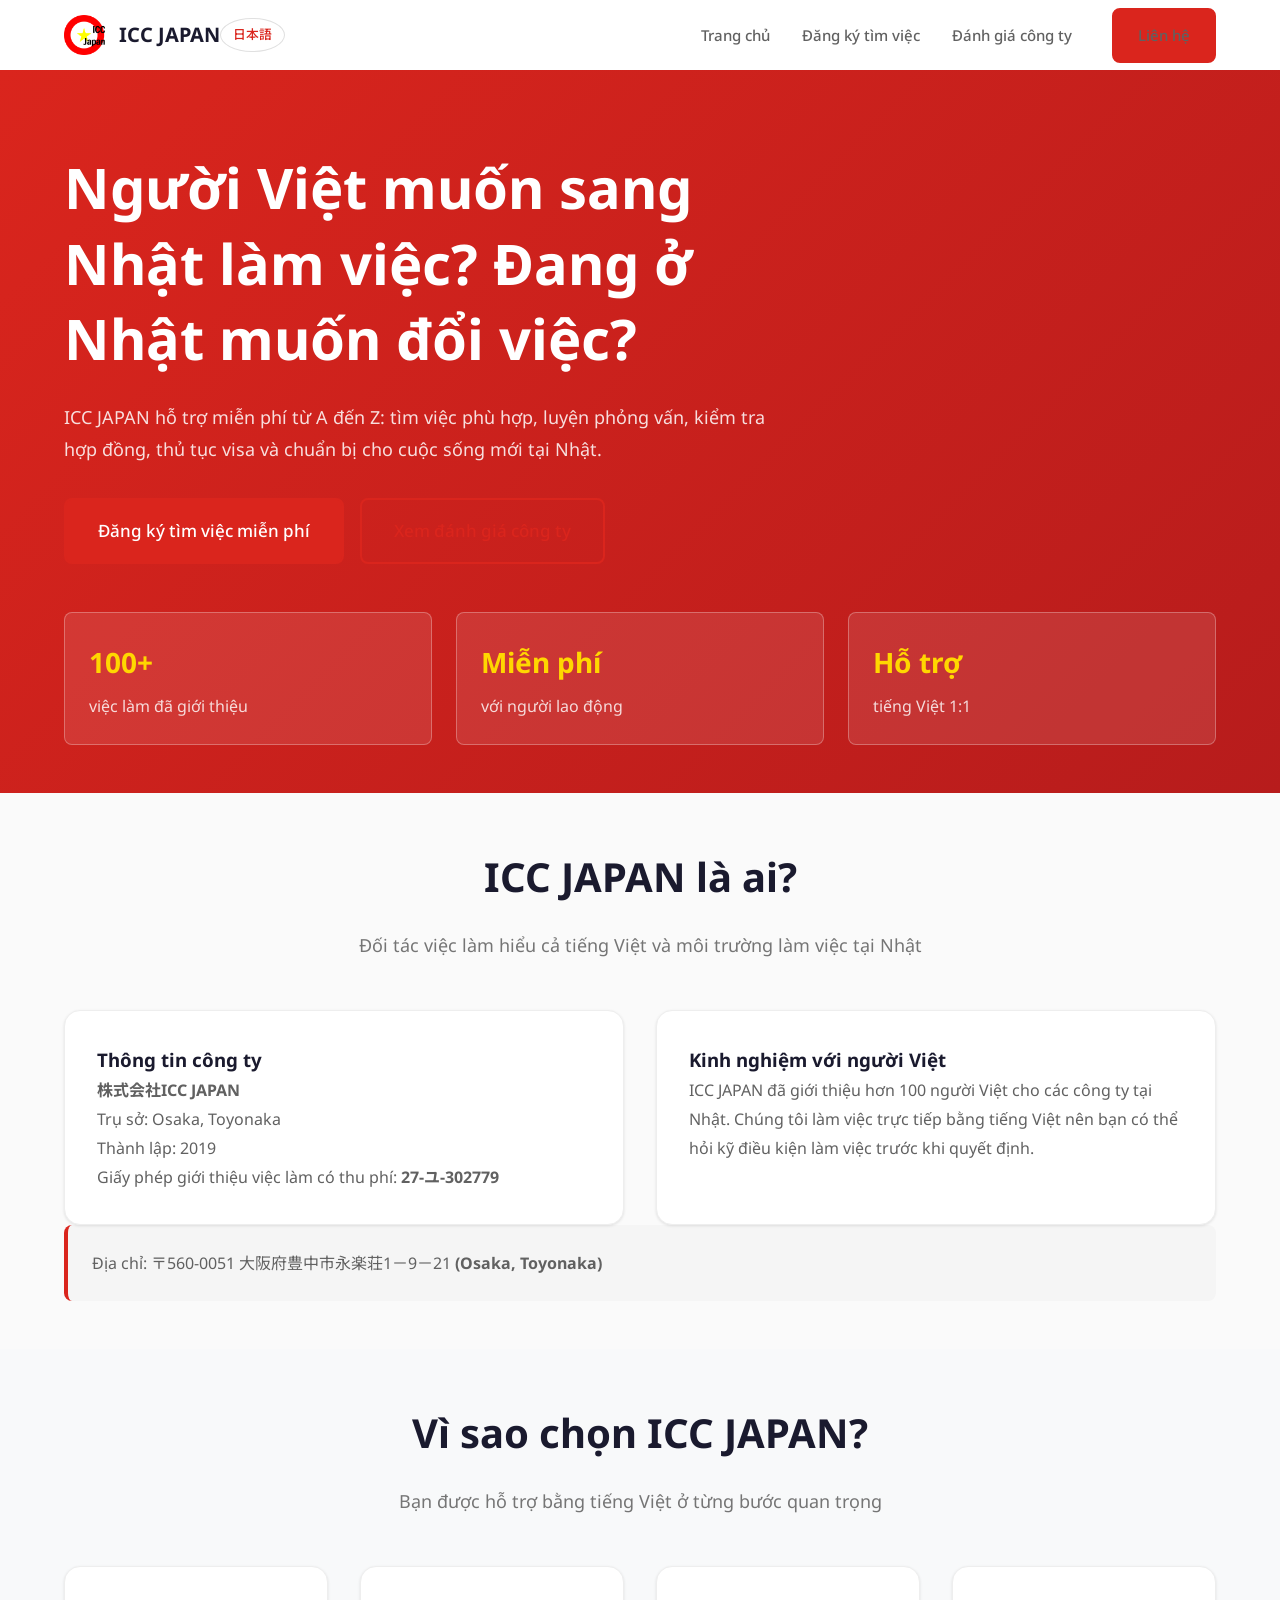
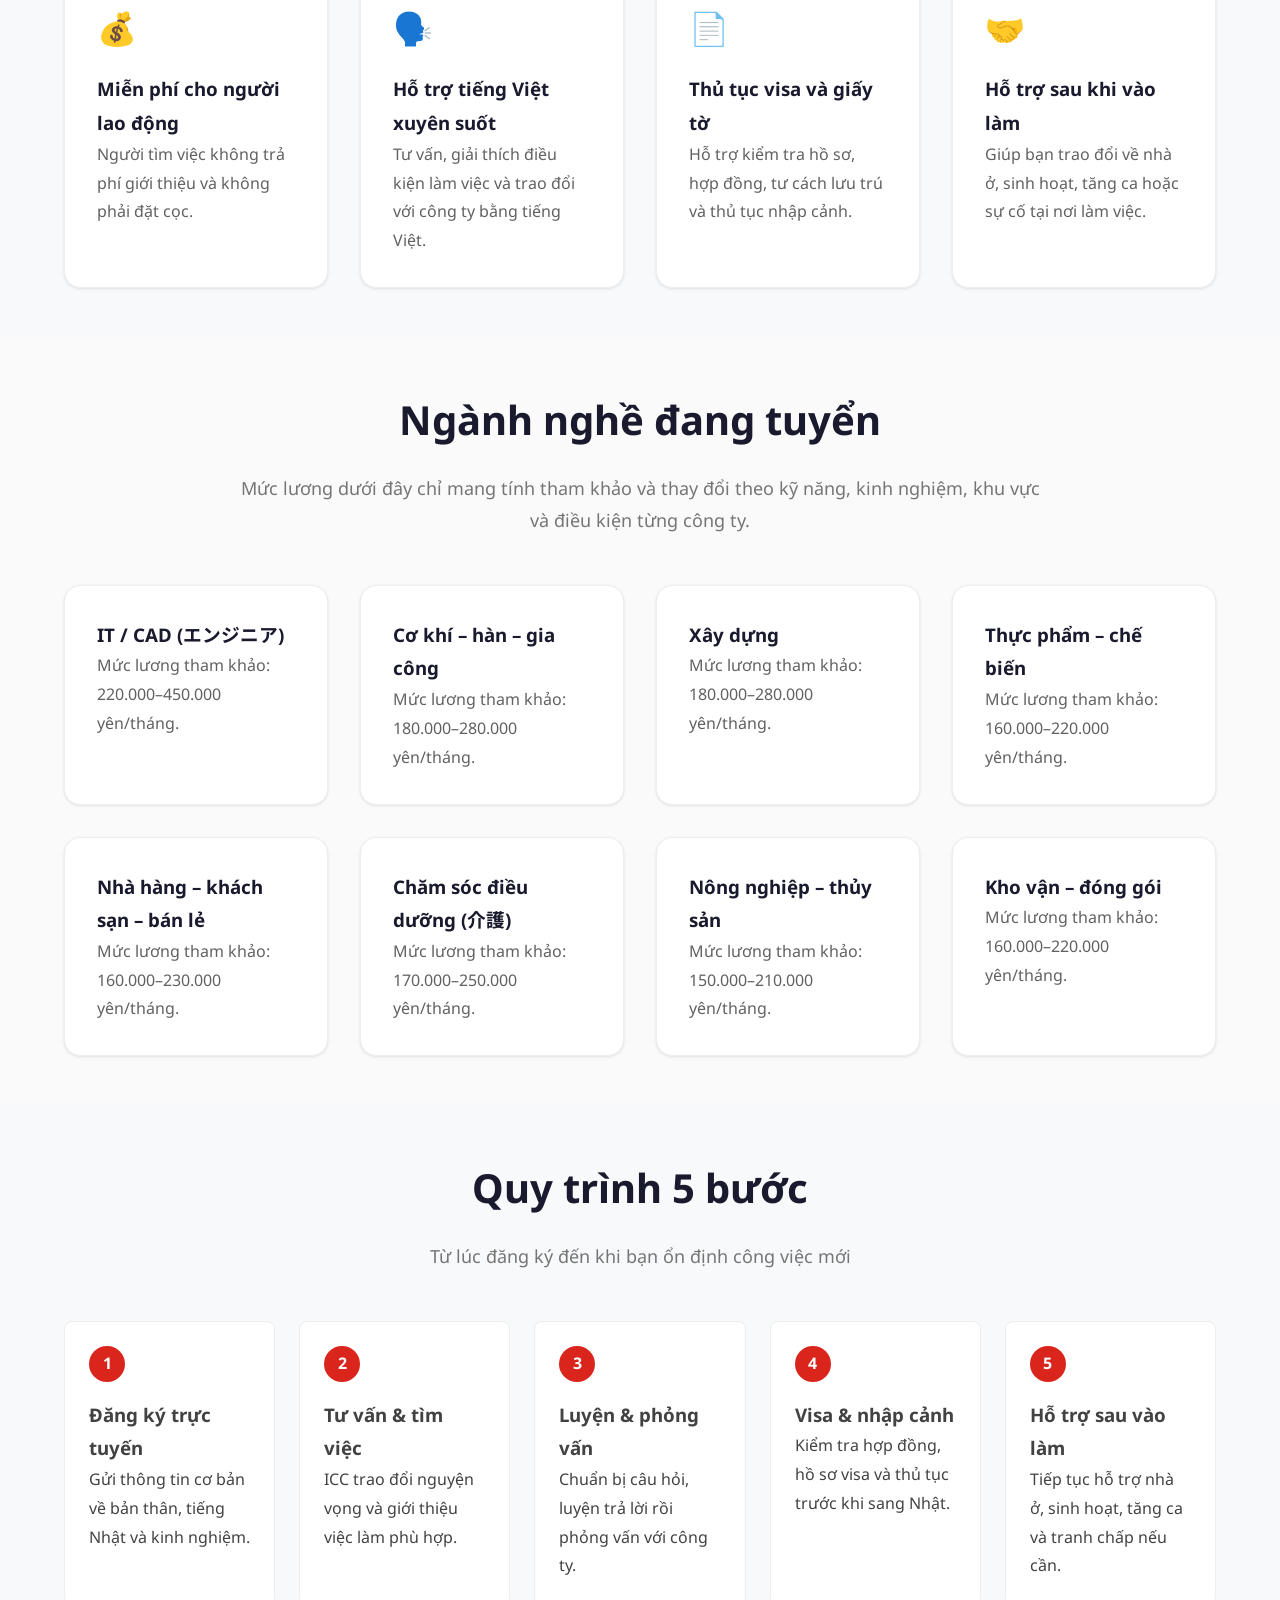
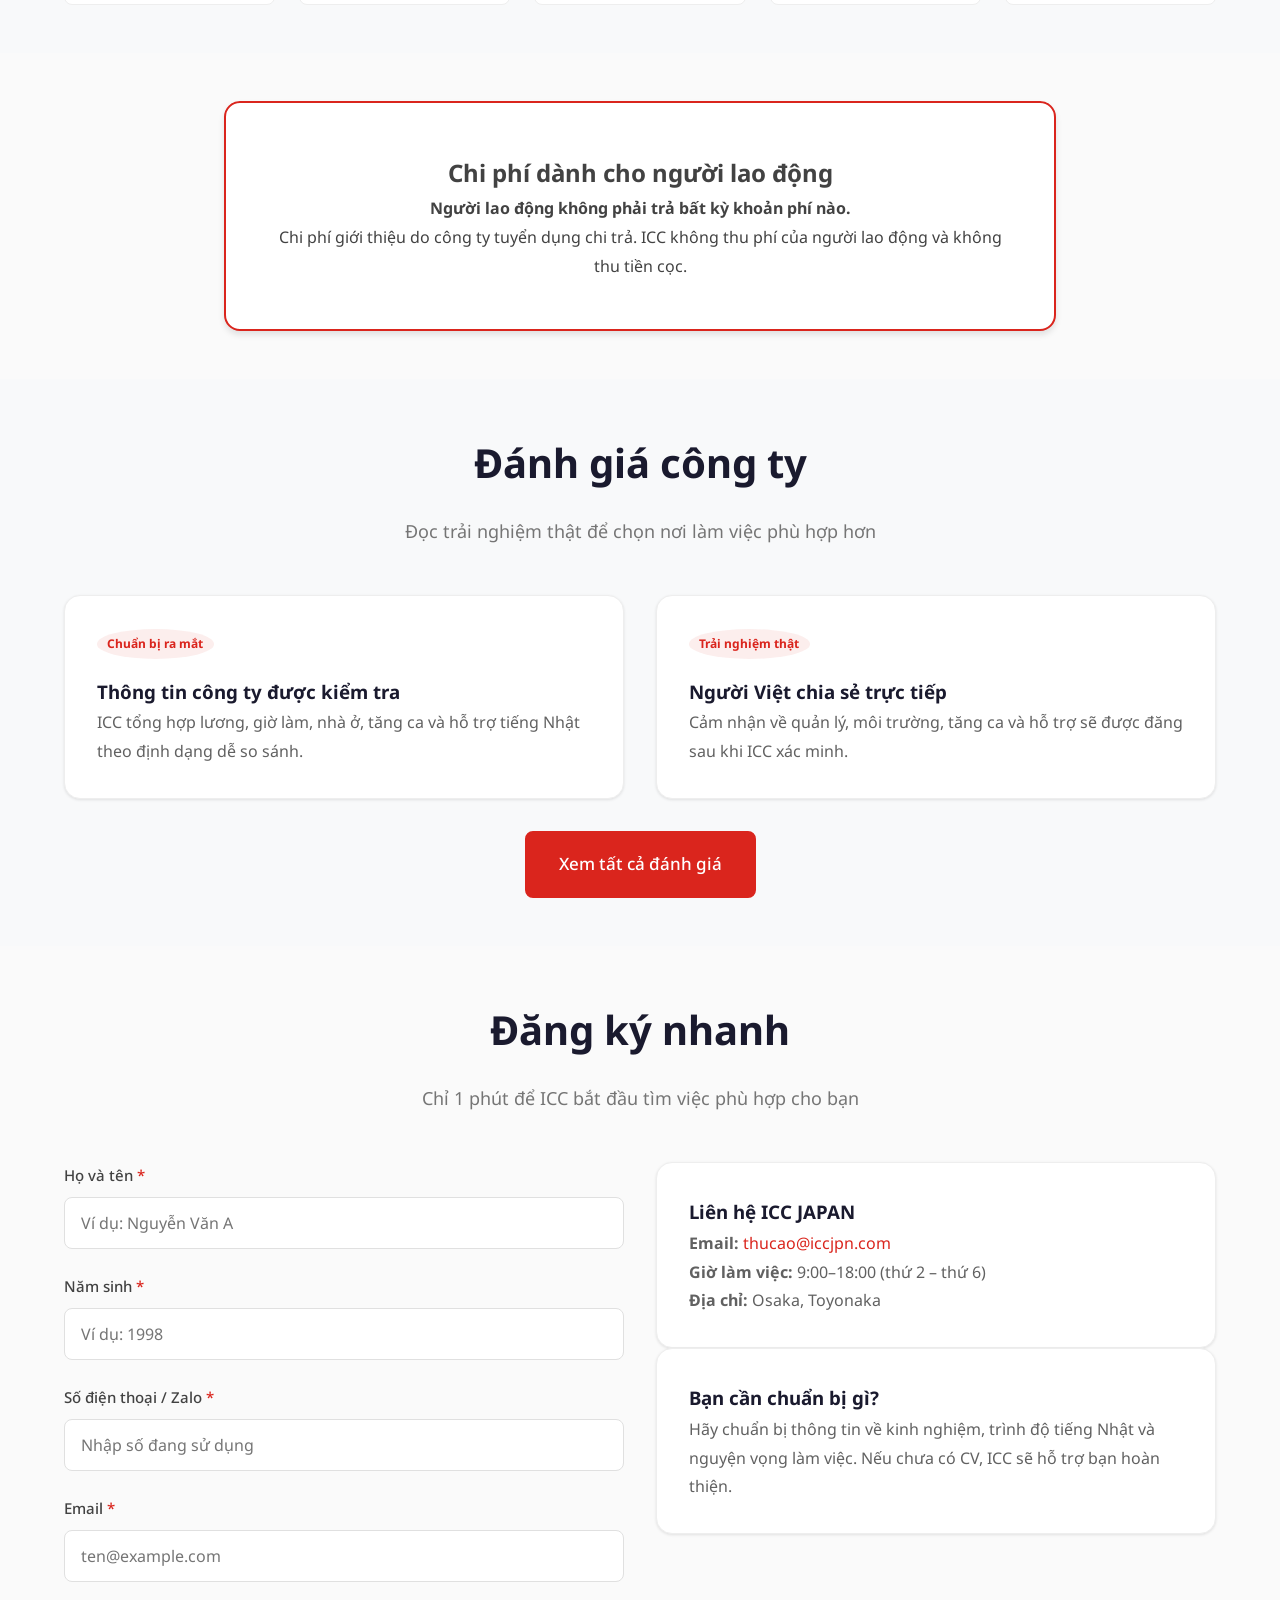
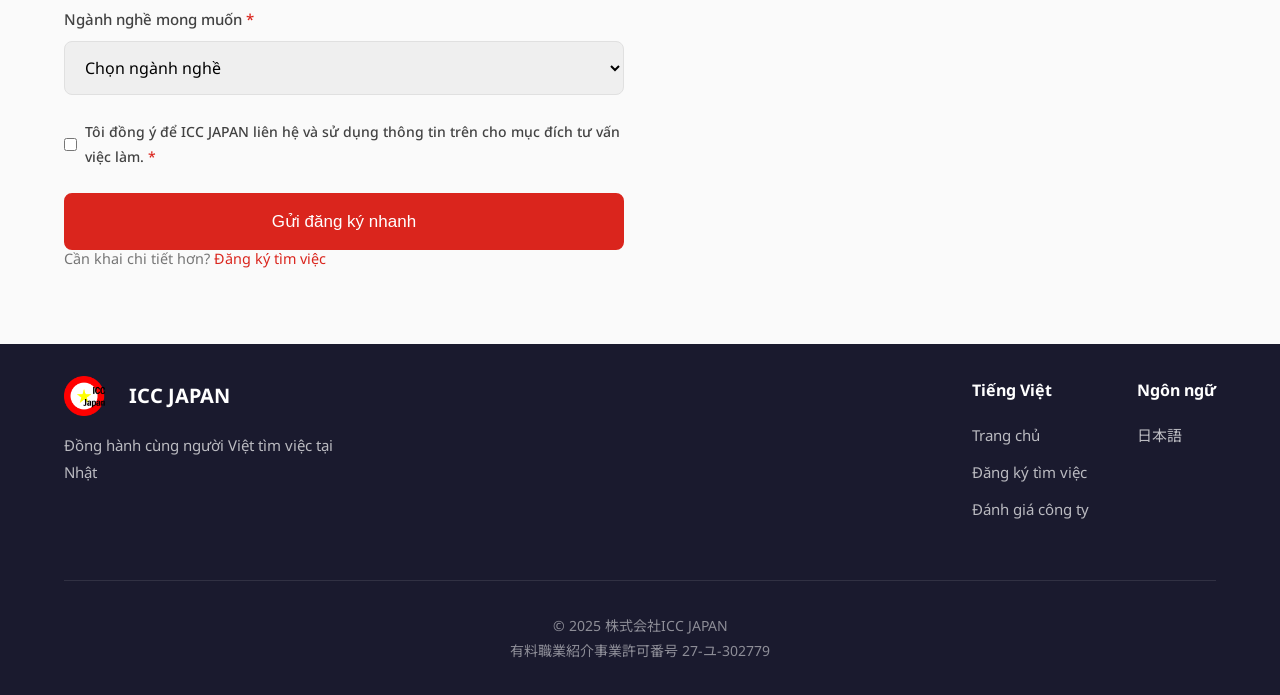
==== vi/index.html @ 0579461d "feat(vi): Vietnamese section (/vi) — job-seeker registration + company reviews (draft, unlisted)" ====
<!DOCTYPE html>
<html lang="vi">
<head>
  <meta charset="UTF-8">
  <meta name="viewport" content="width=device-width, initial-scale=1.0">
  <meta name="robots" content="noindex, nofollow, noarchive">
  <title>Hỗ trợ người Việt tìm việc tại Nhật | ICC JAPAN</title>
  <meta name="description" content="ICC JAPAN hỗ trợ người Việt tìm việc tại Nhật miễn phí: tư vấn tiếng Việt, luyện phỏng vấn, thủ tục visa và hỗ trợ sau khi vào làm.">
  <meta name="author" content="株式会社ICC JAPAN">
  <link rel="canonical" href="https://iccjpn.com/vi/">
  <meta property="og:type" content="website">
  <meta property="og:url" content="https://iccjpn.com/vi/">
  <meta property="og:title" content="Hỗ trợ người Việt tìm việc tại Nhật | ICC JAPAN">
  <meta property="og:description" content="Miễn phí cho người lao động, hỗ trợ tiếng Việt từ đăng ký đến khi vào làm và sau khi bắt đầu công việc mới.">
  <meta property="og:image" content="https://iccjpn.com/images/og-image.jpg">
  <meta property="og:locale" content="vi_VN">
  <link rel="icon" type="image/svg+xml" href="/images/favicon.svg">
  <link rel="preconnect" href="https://fonts.googleapis.com">
  <link rel="preconnect" href="https://fonts.gstatic.com" crossorigin>
  <link href="https://fonts.googleapis.com/css2?family=Noto+Sans:wght@400;500;700&family=Noto+Sans+JP:wght@400;500;700&display=swap" rel="stylesheet">
  <link rel="stylesheet" href="/css/style.css?v=20261014a">
  <script async src="https://www.googletagmanager.com/gtag/js?id=G-J0CHSYTLVM"></script>
  <script>
    window.dataLayer = window.dataLayer || [];
    function gtag(){dataLayer.push(arguments);}
    gtag('js', new Date());
    gtag('config', 'G-J0CHSYTLVM');
  </script>
</head>
<body class="vi-page">
  <header class="header" id="header">
    <div class="container">
      <div class="header-inner">
        <a href="/vi/" class="logo">
          <img src="/images/logo.png" alt="ICC JAPAN" class="logo-image">
          <span class="logo-text">ICC JAPAN</span>
        </a>
        <div class="vi-header-actions">
          <a class="vi-lang-switch" href="/">日本語</a>
          <button class="mobile-menu-btn" aria-label="Mở menu" id="mobileMenuBtn">
            <span></span>
            <span></span>
            <span></span>
          </button>
        </div>
        <nav class="nav vi-header-nav" id="nav">
          <ul class="nav-list">
            <li><a href="/vi/" aria-current="page">Trang chủ</a></li>
            <li><a href="/vi/dang-ky">Đăng ký tìm việc</a></li>
            <li><a href="/vi/danh-gia">Đánh giá công ty</a></li>
            <li><a href="/vi/#lien-he" class="btn btn-primary">Liên hệ</a></li>
          </ul>
        </nav>
      </div>
    </div>
  </header>

  <main>
    <section class="vi-hero">
      <div class="container">
        <h1>Người Việt muốn sang Nhật làm việc? Đang ở Nhật muốn đổi việc?</h1>
        <p>ICC JAPAN hỗ trợ miễn phí từ A đến Z: tìm việc phù hợp, luyện phỏng vấn, kiểm tra hợp đồng, thủ tục visa và chuẩn bị cho cuộc sống mới tại Nhật.</p>
        <div class="vi-hero-cta">
          <a href="/vi/dang-ky" class="btn btn-primary btn-lg">Đăng ký tìm việc miễn phí</a>
          <a href="/vi/danh-gia" class="btn btn-outline btn-lg">Xem đánh giá công ty</a>
        </div>
        <div class="vi-hero-stats">
          <div class="vi-hero-stat"><strong>100+</strong><span>việc làm đã giới thiệu</span></div>
          <div class="vi-hero-stat"><strong>Miễn phí</strong><span>với người lao động</span></div>
          <div class="vi-hero-stat"><strong>Hỗ trợ</strong><span>tiếng Việt 1:1</span></div>
        </div>
      </div>
    </section>

    <section class="vi-section">
      <div class="container">
        <div class="section-header">
          <h2 class="section-title">ICC JAPAN là ai?</h2>
          <p class="section-subtitle">Đối tác việc làm hiểu cả tiếng Việt và môi trường làm việc tại Nhật</p>
        </div>
        <div class="vi-grid-2">
          <article class="vi-card">
            <h3>Thông tin công ty</h3>
            <p><strong>株式会社ICC JAPAN</strong><br>Trụ sở: Osaka, Toyonaka<br>Thành lập: 2019<br>Giấy phép giới thiệu việc làm có thu phí: <strong>27-ユ-302779</strong></p>
          </article>
          <article class="vi-card">
            <h3>Kinh nghiệm với người Việt</h3>
            <p>ICC JAPAN đã giới thiệu hơn 100 người Việt cho các công ty tại Nhật. Chúng tôi làm việc trực tiếp bằng tiếng Việt nên bạn có thể hỏi kỹ điều kiện làm việc trước khi quyết định.</p>
          </article>
        </div>
        <p class="vi-note">Địa chỉ: 〒560-0051 大阪府豊中市永楽荘1－9－21 <strong>(Osaka, Toyonaka)</strong></p>
      </div>
    </section>

    <section class="vi-section vi-section-alt">
      <div class="container">
        <div class="section-header">
          <h2 class="section-title">Vì sao chọn ICC JAPAN?</h2>
          <p class="section-subtitle">Bạn được hỗ trợ bằng tiếng Việt ở từng bước quan trọng</p>
        </div>
        <div class="vi-grid-4">
          <article class="vi-card"><div class="vi-card-icon">💰</div><h3>Miễn phí cho người lao động</h3><p>Người tìm việc không trả phí giới thiệu và không phải đặt cọc.</p></article>
          <article class="vi-card"><div class="vi-card-icon">🗣️</div><h3>Hỗ trợ tiếng Việt xuyên suốt</h3><p>Tư vấn, giải thích điều kiện làm việc và trao đổi với công ty bằng tiếng Việt.</p></article>
          <article class="vi-card"><div class="vi-card-icon">📄</div><h3>Thủ tục visa và giấy tờ</h3><p>Hỗ trợ kiểm tra hồ sơ, hợp đồng, tư cách lưu trú và thủ tục nhập cảnh.</p></article>
          <article class="vi-card"><div class="vi-card-icon">🤝</div><h3>Hỗ trợ sau khi vào làm</h3><p>Giúp bạn trao đổi về nhà ở, sinh hoạt, tăng ca hoặc sự cố tại nơi làm việc.</p></article>
        </div>
      </div>
    </section>

    <section class="vi-section">
      <div class="container">
        <div class="section-header">
          <h2 class="section-title">Ngành nghề đang tuyển</h2>
          <p class="section-subtitle">Mức lương dưới đây chỉ mang tính tham khảo và thay đổi theo kỹ năng, kinh nghiệm, khu vực và điều kiện từng công ty.</p>
        </div>
        <div class="vi-grid-4">
          <article class="vi-card"><h3>IT / CAD (エンジニア)</h3><p>Mức lương tham khảo: 220.000–450.000 yên/tháng.</p></article>
          <article class="vi-card"><h3>Cơ khí – hàn – gia công</h3><p>Mức lương tham khảo: 180.000–280.000 yên/tháng.</p></article>
          <article class="vi-card"><h3>Xây dựng</h3><p>Mức lương tham khảo: 180.000–280.000 yên/tháng.</p></article>
          <article class="vi-card"><h3>Thực phẩm – chế biến</h3><p>Mức lương tham khảo: 160.000–220.000 yên/tháng.</p></article>
          <article class="vi-card"><h3>Nhà hàng – khách sạn – bán lẻ</h3><p>Mức lương tham khảo: 160.000–230.000 yên/tháng.</p></article>
          <article class="vi-card"><h3>Chăm sóc điều dưỡng (介護)</h3><p>Mức lương tham khảo: 170.000–250.000 yên/tháng.</p></article>
          <article class="vi-card"><h3>Nông nghiệp – thủy sản</h3><p>Mức lương tham khảo: 150.000–210.000 yên/tháng.</p></article>
          <article class="vi-card"><h3>Kho vận – đóng gói</h3><p>Mức lương tham khảo: 160.000–220.000 yên/tháng.</p></article>
        </div>
      </div>
    </section>

    <section class="vi-section vi-section-alt">
      <div class="container">
        <div class="section-header">
          <h2 class="section-title">Quy trình 5 bước</h2>
          <p class="section-subtitle">Từ lúc đăng ký đến khi bạn ổn định công việc mới</p>
        </div>
        <div class="vi-steps">
          <div class="vi-step"><strong>1</strong><h3>Đăng ký trực tuyến</h3><p>Gửi thông tin cơ bản về bản thân, tiếng Nhật và kinh nghiệm.</p></div>
          <div class="vi-step"><strong>2</strong><h3>Tư vấn &amp; tìm việc</h3><p>ICC trao đổi nguyện vọng và giới thiệu việc làm phù hợp.</p></div>
          <div class="vi-step"><strong>3</strong><h3>Luyện &amp; phỏng vấn</h3><p>Chuẩn bị câu hỏi, luyện trả lời rồi phỏng vấn với công ty.</p></div>
          <div class="vi-step"><strong>4</strong><h3>Visa &amp; nhập cảnh</h3><p>Kiểm tra hợp đồng, hồ sơ visa và thủ tục trước khi sang Nhật.</p></div>
          <div class="vi-step"><strong>5</strong><h3>Hỗ trợ sau vào làm</h3><p>Tiếp tục hỗ trợ nhà ở, sinh hoạt, tăng ca và tranh chấp nếu cần.</p></div>
        </div>
      </div>
    </section>

    <!-- DRAFT: Toan must confirm the "free for workers" wording before this page is made public -->
    <section class="vi-section">
      <div class="container">
        <div class="vi-price-card">
          <h2>Chi phí dành cho người lao động</h2>
          <p><strong>Người lao động không phải trả bất kỳ khoản phí nào.</strong></p>
          <p>Chi phí giới thiệu do công ty tuyển dụng chi trả. ICC không thu phí của người lao động và không thu tiền cọc.</p>
        </div>
      </div>
    </section>

    <section class="vi-section vi-section-alt">
      <div class="container">
        <div class="section-header">
          <h2 class="section-title">Đánh giá công ty</h2>
          <p class="section-subtitle">Đọc trải nghiệm thật để chọn nơi làm việc phù hợp hơn</p>
        </div>
        <div class="vi-grid-2">
          <article class="vi-card"><span class="vi-badge">Chuẩn bị ra mắt</span><h3>Thông tin công ty được kiểm tra</h3><p>ICC tổng hợp lương, giờ làm, nhà ở, tăng ca và hỗ trợ tiếng Nhật theo định dạng dễ so sánh.</p></article>
          <article class="vi-card"><span class="vi-badge">Trải nghiệm thật</span><h3>Người Việt chia sẻ trực tiếp</h3><p>Cảm nhận về quản lý, môi trường, tăng ca và hỗ trợ sẽ được đăng sau khi ICC xác minh.</p></article>
        </div>
        <p class="vi-actions-center"><a class="btn btn-primary btn-lg" href="/vi/danh-gia">Xem tất cả đánh giá</a></p>
      </div>
    </section>

    <section class="vi-section" id="lien-he">
      <div class="container">
        <div class="section-header">
          <h2 class="section-title">Đăng ký nhanh</h2>
          <p class="section-subtitle">Chỉ 1 phút để ICC bắt đầu tìm việc phù hợp cho bạn</p>
        </div>
        <div class="vi-grid-2">
          <div>
            <form class="contact-form vi-form" action="https://formspree.io/f/xqedlvnl" method="POST">
              <input type="hidden" name="_subject" value="【ICC JAPAN・VI】Đăng ký nhanh">
              <input type="hidden" name="_next" value="https://iccjpn.com/vi/cam-on?type=dang-ky">
              <input type="text" name="_gotcha" style="display:none">
              <div class="form-group">
                <label for="full_name">Họ và tên <span class="required">*</span></label>
                <input type="text" id="full_name" name="full_name" required placeholder="Ví dụ: Nguyễn Văn A">
              </div>
              <div class="form-group">
                <label for="birth_year">Năm sinh <span class="required">*</span></label>
                <input type="number" id="birth_year" name="birth_year" min="1940" max="2010" required placeholder="Ví dụ: 1998">
              </div>
              <div class="form-group">
                <label for="phone">Số điện thoại / Zalo <span class="required">*</span></label>
                <input type="tel" id="phone" name="phone" required placeholder="Nhập số đang sử dụng">
              </div>
              <div class="form-group">
                <label for="email">Email <span class="required">*</span></label>
                <input type="email" id="email" name="email" required placeholder="ten@example.com">
              </div>
              <div class="form-group">
                <label for="job_category">Ngành nghề mong muốn <span class="required">*</span></label>
                <select id="job_category" name="job_category" required>
                  <option value="">Chọn ngành nghề</option>
                  <option value="it_cad">IT / CAD (エンジニア)</option>
                  <option value="mechanical">Cơ khí – hàn – gia công</option>
                  <option value="construction">Xây dựng</option>
                  <option value="food">Thực phẩm – chế biến</option>
                  <option value="service">Nhà hàng – khách sạn – bán lẻ</option>
                  <option value="care">Chăm sóc điều dưỡng (介護)</option>
                  <option value="agriculture">Nông nghiệp – thủy sản</option>
                  <option value="logistics">Kho vận – đóng gói</option>
                </select>
              </div>
              <div class="form-group form-checkbox">
                <input type="checkbox" id="consent" name="consent" required>
                <label for="consent">Tôi đồng ý để ICC JAPAN liên hệ và sử dụng thông tin trên cho mục đích tư vấn việc làm. <span class="required">*</span></label>
              </div>
              <button type="submit" class="btn btn-primary btn-lg btn-block">Gửi đăng ký nhanh</button>
            </form>
            <p class="vi-form-help">Cần khai chi tiết hơn? <a href="/vi/dang-ky">Đăng ký tìm việc</a></p>
          </div>
          <div>
            <article class="vi-card">
              <h3>Liên hệ ICC JAPAN</h3>
              <p><strong>Email:</strong> <a href="mailto:thucao@iccjpn.com">thucao@iccjpn.com</a><br><strong>Giờ làm việc:</strong> 9:00–18:00 (thứ 2 – thứ 6)<br><strong>Địa chỉ:</strong> Osaka, Toyonaka</p>
            </article>
            <article class="vi-contact-card vi-card">
              <h3>Bạn cần chuẩn bị gì?</h3>
              <p>Hãy chuẩn bị thông tin về kinh nghiệm, trình độ tiếng Nhật và nguyện vọng làm việc. Nếu chưa có CV, ICC sẽ hỗ trợ bạn hoàn thiện.</p>
            </article>
          </div>
        </div>
      </div>
    </section>
  </main>

  <footer class="footer vi-footer">
    <div class="container">
      <div class="footer-content">
        <div class="footer-brand">
          <div class="footer-logo">
            <img src="/images/logo.png" alt="ICC JAPAN" class="logo-image">
            <span class="logo-text">ICC JAPAN</span>
          </div>
          <p class="footer-tagline">Đồng hành cùng người Việt tìm việc tại Nhật</p>
        </div>
        <div class="footer-links">
          <div class="footer-column">
            <h4>Tiếng Việt</h4>
            <ul>
              <li><a href="/vi/">Trang chủ</a></li>
              <li><a href="/vi/dang-ky">Đăng ký tìm việc</a></li>
              <li><a href="/vi/danh-gia">Đánh giá công ty</a></li>
            </ul>
          </div>
          <div class="footer-column">
            <h4>Ngôn ngữ</h4>
            <ul><li><a href="/">日本語</a></li></ul>
          </div>
        </div>
      </div>
      <div class="footer-bottom">
        <p>© 2025 株式会社ICC JAPAN</p>
        <p>有料職業紹介事業許可番号 27-ユ-302779</p>
      </div>
    </div>
  </footer>
  <a href="#" class="back-to-top" id="backToTop" aria-label="Lên đầu trang">↑</a>
  <script src="/js/main.js?v=20261014a" defer></script>
</body>
</html>
---- css/style.css ----
/* ==========================================================================
   ICC JAPAN - Main Stylesheet
   ========================================================================== */

/* --------------------------------------------------------------------------
   CSS Variables / Design Tokens
   -------------------------------------------------------------------------- */
:root {
    /* Colors - Vietnam & Japan inspired */
    --color-primary: #DA251D;       /* Vietnam red */
    --color-primary-dark: #B71C1C;
    --color-primary-light: #EF5350;
    --color-secondary: #BC002D;     /* Japan red */
    --color-accent: #FFD700;        /* Gold accent */
    
    /* Neutrals */
    --color-dark: #1A1A2E;
    --color-gray-900: #212121;
    --color-gray-800: #424242;
    --color-gray-700: #616161;
    --color-gray-600: #757575;
    --color-gray-500: #9E9E9E;
    --color-gray-400: #BDBDBD;
    --color-gray-300: #E0E0E0;
    --color-gray-200: #EEEEEE;
    --color-gray-100: #F5F5F5;
    --color-white: #FFFFFF;
    
    /* Background */
    --bg-light: #FAFAFA;
    --bg-section: #F8F9FA;
    
    /* Typography */
    --font-family: 'Noto Sans JP', -apple-system, BlinkMacSystemFont, 'Segoe UI', sans-serif;
    --font-size-base: 16px;
    --line-height-base: 1.8;
    
    /* Spacing */
    --spacing-xs: 0.5rem;
    --spacing-sm: 1rem;
    --spacing-md: 1.5rem;
    --spacing-lg: 2rem;
    --spacing-xl: 3rem;
    --spacing-xxl: 5rem;
    
    /* Border Radius */
    --radius-sm: 4px;
    --radius-md: 8px;
    --radius-lg: 16px;
    --radius-full: 50%;
    
    /* Shadows */
    --shadow-sm: 0 1px 3px rgba(0, 0, 0, 0.1);
    --shadow-md: 0 4px 6px rgba(0, 0, 0, 0.1);
    --shadow-lg: 0 10px 25px rgba(0, 0, 0, 0.1);
    --shadow-xl: 0 20px 50px rgba(0, 0, 0, 0.15);
    
    /* Transitions */
    --transition-fast: 0.15s ease;
    --transition-base: 0.3s ease;
    --transition-slow: 0.5s ease;
    
    /* Container */
    --container-max: 1200px;
    --container-padding: 1.5rem;
}

/* --------------------------------------------------------------------------
   Reset & Base Styles
   -------------------------------------------------------------------------- */
*, *::before, *::after {
    margin: 0;
    padding: 0;
    box-sizing: border-box;
}

html {
    font-size: var(--font-size-base);
    scroll-behavior: smooth;
}

body {
    font-family: var(--font-family);
    line-height: var(--line-height-base);
    color: var(--color-gray-800);
    background-color: var(--color-white);
    -webkit-font-smoothing: antialiased;
    -moz-osx-font-smoothing: grayscale;
}

img {
    max-width: 100%;
    height: auto;
    display: block;
}

a {
    color: var(--color-primary);
    text-decoration: none;
    transition: color var(--transition-fast);
}

a:hover {
    color: var(--color-primary-dark);
}

ul, ol {
    list-style: none;
}

/* --------------------------------------------------------------------------
   Container
   -------------------------------------------------------------------------- */
.container {
    max-width: var(--container-max);
    margin: 0 auto;
    padding: 0 var(--container-padding);
}

/* --------------------------------------------------------------------------
   Buttons
   -------------------------------------------------------------------------- */
.btn {
    display: inline-flex;
    align-items: center;
    justify-content: center;
    padding: 0.75rem 1.5rem;
    font-size: 0.9375rem;
    font-weight: 500;
    border-radius: var(--radius-md);
    border: 2px solid transparent;
    cursor: pointer;
    transition: all var(--transition-base);
    text-align: center;
    white-space: nowrap;
}

.btn-primary {
    background-color: var(--color-primary);
    color: var(--color-white);
    border-color: var(--color-primary);
}

.btn-primary:hover {
    background-color: var(--color-primary-dark);
    border-color: var(--color-primary-dark);
    color: var(--color-white);
    transform: translateY(-2px);
    box-shadow: var(--shadow-md);
}

.btn-outline {
    background-color: transparent;
    color: var(--color-primary);
    border-color: var(--color-primary);
}

.btn-outline:hover {
    background-color: var(--color-primary);
    color: var(--color-white);
    transform: translateY(-2px);
    box-shadow: var(--shadow-md);
}

.btn-lg {
    padding: 1rem 2rem;
    font-size: 1.0625rem;
}

.btn-block {
    display: flex;
    width: 100%;
}

/* --------------------------------------------------------------------------
   Header
   -------------------------------------------------------------------------- */
.header {
    position: fixed;
    top: 0;
    left: 0;
    right: 0;
    z-index: 1000;
    background-color: var(--color-white);
    box-shadow: var(--shadow-sm);
    transition: all var(--transition-base);
}

.header-inner {
    display: flex;
    align-items: center;
    justify-content: space-between;
    height: 70px;
}

.logo {
    display: flex;
    align-items: center;
    gap: 0.5rem;
    font-size: 1.25rem;
    font-weight: 700;
    color: var(--color-dark);
}

.logo:hover {
    color: var(--color-primary);
}

.logo-icon {
    font-size: 1.5rem;
}

.logo-image {
    height: 40px;
    width: auto;
    display: inline-block;
}

.nav-list {
    display: flex;
    align-items: center;
    gap: 2rem;
}

.nav-list a {
    color: var(--color-gray-700);
    font-weight: 500;
    font-size: 0.9375rem;
    transition: color var(--transition-fast);
}

.nav-list a:hover {
    color: var(--color-primary);
}

.nav-list .btn {
    margin-left: 0.5rem;
}

/* Mobile Menu Button */
.mobile-menu-btn {
    display: none;
    flex-direction: column;
    justify-content: center;
    gap: 5px;
    width: 30px;
    height: 30px;
    background: none;
    border: none;
    cursor: pointer;
    padding: 0;
}

.mobile-menu-btn span {
    display: block;
    width: 100%;
    height: 2px;
    background-color: var(--color-gray-800);
    transition: all var(--transition-base);
}

/* --------------------------------------------------------------------------
   Hero Section
   -------------------------------------------------------------------------- */
.hero {
    position: relative;
    min-height: 100vh;
    display: flex;
    align-items: center;
    padding: 100px 0 60px;
    background: linear-gradient(135deg, #FFFFFF 0%, #F8F9FA 50%, #E8F5E9 100%);
    overflow: hidden;
}

.hero-bg {
    position: absolute;
    top: 0;
    left: 0;
    right: 0;
    bottom: 0;
    background-image: 
        radial-gradient(circle at 20% 80%, rgba(218, 37, 29, 0.05) 0%, transparent 50%),
        radial-gradient(circle at 80% 20%, rgba(76, 175, 80, 0.05) 0%, transparent 50%);
    pointer-events: none;
}

.hero-content {
    position: relative;
    z-index: 1;
    max-width: 800px;
}

.hero-title {
    margin-bottom: var(--spacing-md);
}

.hero-title-sub {
    display: block;
    font-size: 1.25rem;
    font-weight: 400;
    color: var(--color-primary);
    margin-bottom: 0.5rem;
}

.hero-title-main {
    display: block;
    font-size: clamp(2rem, 5vw, 3.5rem);
    font-weight: 700;
    color: var(--color-dark);
    line-height: 1.3;
}

.hero-description {
    font-size: 1.125rem;
    color: var(--color-gray-700);
    margin-bottom: var(--spacing-xl);
    line-height: 1.9;
}

.hero-stats {
    display: flex;
    gap: var(--spacing-xl);
    margin-bottom: var(--spacing-xl);
}

.stat-item {
    text-align: center;
}

.stat-number {
    display: block;
    font-size: 2.5rem;
    font-weight: 700;
    color: var(--color-primary);
    line-height: 1.2;
}

.stat-number small {
    font-size: 1.25rem;
    font-weight: 500;
}

.stat-label {
    display: block;
    font-size: 0.875rem;
    color: var(--color-gray-600);
    margin-top: 0.25rem;
}

.hero-image {
    margin: var(--spacing-xl) 0;
    padding: var(--spacing-lg);
    border-radius: var(--radius-lg);
}

.hero-image img {
    border-radius: var(--radius-md);
}

.hero-cta {
    display: flex;
    gap: var(--spacing-sm);
    flex-wrap: wrap;
    margin-bottom: var(--spacing-xl);
}

/* --------------------------------------------------------------------------
   Features Section
   -------------------------------------------------------------------------- */
.features {
    padding: var(--spacing-xxl) 0;
    background-color: var(--color-white);
    margin-top: 0;
    position: relative;
    z-index: 2;
}

.features-grid {
    display: grid;
    grid-template-columns: repeat(3, 1fr);
    gap: var(--spacing-lg);
}

.feature-card {
    background-color: var(--color-white);
    padding: var(--spacing-lg);
    border-radius: var(--radius-lg);
    box-shadow: var(--shadow-md);
    text-align: center;
    transition: transform var(--transition-base), box-shadow var(--transition-base);
}

.feature-card:hover {
    transform: translateY(-5px);
    box-shadow: var(--shadow-lg);
}

.feature-icon {
    font-size: 3rem;
    margin-bottom: var(--spacing-sm);
}

.feature-card h3 {
    font-size: 1.25rem;
    font-weight: 700;
    color: var(--color-dark);
    margin-bottom: var(--spacing-sm);
}

.feature-card p {
    color: var(--color-gray-600);
    font-size: 0.9375rem;
}

/* --------------------------------------------------------------------------
   Section Base Styles
   -------------------------------------------------------------------------- */
.section {
    padding: var(--spacing-xxl) 0;
}

.section:nth-child(even) {
    background-color: var(--bg-section);
}

.section-header {
    text-align: center;
    margin-bottom: var(--spacing-xl);
}

.section-title {
    font-size: clamp(1.75rem, 4vw, 2.5rem);
    font-weight: 700;
    color: var(--color-dark);
    margin-bottom: var(--spacing-sm);
}

.section-subtitle {
    font-size: 1.125rem;
    color: var(--color-gray-600);
}

/* --------------------------------------------------------------------------
   Services Section
   -------------------------------------------------------------------------- */
.services-grid {
    display: grid;
    grid-template-columns: repeat(3, 1fr);
    gap: var(--spacing-lg);
}

.services-grid--four {
    grid-template-columns: repeat(4, 1fr);
}

.service-card {
    background-color: var(--color-white);
    padding: var(--spacing-lg);
    border-radius: var(--radius-lg);
    box-shadow: var(--shadow-md);
    transition: transform var(--transition-base), box-shadow var(--transition-base);
}

.service-card:hover {
    transform: translateY(-5px);
    box-shadow: var(--shadow-lg);
}

.service-icon {
    font-size: 2.5rem;
    margin-bottom: var(--spacing-sm);
}

.service-card h3 {
    font-size: 1.375rem;
    font-weight: 700;
    color: var(--color-dark);
    margin-bottom: var(--spacing-sm);
}

.service-card p {
    color: var(--color-gray-600);
    margin-bottom: var(--spacing-md);
}

.service-list {
    padding-left: 1rem;
}

.service-list li {
    position: relative;
    padding-left: 1.25rem;
    margin-bottom: 0.5rem;
    color: var(--color-gray-700);
    font-size: 0.9375rem;
}

.service-list li::before {
    content: "•";
    position: absolute;
    left: 0;
    color: var(--color-primary);
    font-weight: bold;
}

/* --------------------------------------------------------------------------
   Track Record Section
   -------------------------------------------------------------------------- */
.track-record {
    background: linear-gradient(135deg, var(--color-dark) 0%, #2D2D44 100%);
    color: var(--color-white);
}

.track-record .section-title {
    color: var(--color-white);
}

.track-record .section-subtitle {
    color: rgba(255, 255, 255, 0.7);
}

.stats-showcase {
    display: grid;
    grid-template-columns: repeat(3, 1fr);
    gap: var(--spacing-lg);
    margin-bottom: var(--spacing-xl);
}

.stat-card {
    background: rgba(255, 255, 255, 0.1);
    backdrop-filter: blur(10px);
    padding: var(--spacing-lg);
    border-radius: var(--radius-lg);
    text-align: center;
    border: 1px solid rgba(255, 255, 255, 0.1);
}

.stat-icon {
    font-size: 2.5rem;
    margin-bottom: var(--spacing-sm);
}

.stat-number-lg {
    font-size: 3rem;
    font-weight: 700;
    color: var(--color-accent);
    line-height: 1.2;
}

.stat-number-lg span {
    font-size: 1.25rem;
    font-weight: 500;
}

.stat-desc {
    font-size: 0.9375rem;
    color: rgba(255, 255, 255, 0.8);
    margin-top: var(--spacing-xs);
}

.industries-served {
    text-align: center;
}

.industries-served h3 {
    font-size: 1.25rem;
    margin-bottom: var(--spacing-md);
    color: rgba(255, 255, 255, 0.9);
}

.industry-tags {
    display: flex;
    flex-wrap: wrap;
    justify-content: center;
    gap: var(--spacing-sm);
}

.industry-tag {
    background: rgba(255, 255, 255, 0.15);
    padding: 0.5rem 1.25rem;
    border-radius: var(--radius-full);
    font-size: 0.9375rem;
    border: 1px solid rgba(255, 255, 255, 0.2);
}

/* --------------------------------------------------------------------------
   Why Choose Us Section
   -------------------------------------------------------------------------- */
.why-us-grid {
    display: grid;
    grid-template-columns: repeat(2, 1fr);
    gap: var(--spacing-lg);
}

.why-us-item {
    background-color: var(--color-white);
    padding: var(--spacing-lg);
    border-radius: var(--radius-lg);
    box-shadow: var(--shadow-sm);
    position: relative;
    border-left: 4px solid var(--color-primary);
}

.why-us-number {
    position: absolute;
    top: var(--spacing-md);
    right: var(--spacing-md);
    font-size: 2.5rem;
    font-weight: 700;
    color: var(--color-gray-200);
    line-height: 1;
}

.why-us-item h3 {
    font-size: 1.25rem;
    font-weight: 700;
    color: var(--color-dark);
    margin-bottom: var(--spacing-sm);
    padding-right: 3rem;
}

.why-us-item p {
    color: var(--color-gray-600);
}

/* --------------------------------------------------------------------------
   Pricing Section
   -------------------------------------------------------------------------- */
.pricing-card-wrapper {
    display: flex;
    justify-content: center;
}

.pricing-card {
    background-color: var(--color-white);
    padding: var(--spacing-xl);
    border-radius: var(--radius-lg);
    box-shadow: var(--shadow-xl);
    max-width: 500px;
    width: 100%;
    text-align: center;
    position: relative;
    border: 2px solid var(--color-primary);
}

.pricing-badge {
    position: absolute;
    top: -15px;
    left: 50%;
    transform: translateX(-50%);
    background: linear-gradient(135deg, var(--color-primary), var(--color-secondary));
    color: var(--color-white);
    padding: 0.5rem 1.5rem;
    border-radius: var(--radius-full);
    font-weight: 700;
    font-size: 0.875rem;
}

.pricing-amount {
    margin: var(--spacing-lg) 0;
}

.pricing-percent {
    font-size: 5rem;
    font-weight: 700;
    color: var(--color-primary);
    line-height: 1;
}

.pricing-unit {
    font-size: 2rem;
    font-weight: 700;
    color: var(--color-primary);
}

.pricing-base {
    display: block;
    font-size: 1rem;
    color: var(--color-gray-600);
    margin-top: 0.5rem;
}

.pricing-features {
    text-align: left;
    margin-bottom: var(--spacing-lg);
}

.pricing-features li {
    padding: 0.75rem 0;
    border-bottom: 1px solid var(--color-gray-200);
    display: flex;
    align-items: center;
    gap: 0.75rem;
}

.pricing-features li:last-child {
    border-bottom: none;
}

.pricing-features .check {
    color: var(--color-primary);
    font-weight: bold;
}

.pricing-note {
    font-size: 0.8125rem;
    color: var(--color-gray-600);
    margin-bottom: var(--spacing-lg);
    padding: var(--spacing-sm);
    background-color: var(--bg-section);
    border-radius: var(--radius-md);
}

/* --------------------------------------------------------------------------
   Process Section
   -------------------------------------------------------------------------- */
.process-timeline {
    max-width: 700px;
    margin: 0 auto;
}

.process-step {
    display: flex;
    gap: var(--spacing-lg);
    margin-bottom: var(--spacing-lg);
    position: relative;
}

.process-step:not(:last-child)::after {
    content: "";
    position: absolute;
    left: 25px;
    top: 60px;
    width: 2px;
    height: calc(100% - 30px);
    background: linear-gradient(to bottom, var(--color-primary), var(--color-gray-300));
}

.step-number {
    width: 50px;
    height: 50px;
    background: linear-gradient(135deg, var(--color-primary), var(--color-secondary));
    color: var(--color-white);
    border-radius: var(--radius-full);
    display: flex;
    align-items: center;
    justify-content: center;
    font-size: 1.25rem;
    font-weight: 700;
    flex-shrink: 0;
    position: relative;
    z-index: 1;
}

.step-content {
    flex: 1;
    background-color: var(--color-white);
    padding: var(--spacing-md);
    border-radius: var(--radius-md);
    box-shadow: var(--shadow-sm);
}

.step-content h3 {
    font-size: 1.125rem;
    font-weight: 700;
    color: var(--color-dark);
    margin-bottom: var(--spacing-xs);
}

.step-content p {
    color: var(--color-gray-600);
    font-size: 0.9375rem;
    margin-bottom: var(--spacing-xs);
}

.step-duration {
    display: inline-block;
    font-size: 0.8125rem;
    color: var(--color-primary);
    font-weight: 500;
}

/* --------------------------------------------------------------------------
   About Section
   -------------------------------------------------------------------------- */
.about-content {
    display: grid;
    grid-template-columns: 1fr 1fr;
    gap: var(--spacing-xl);
    align-items: start;
}

.about-table {
    width: 100%;
    border-collapse: collapse;
}

.about-table tr {
    border-bottom: 1px solid var(--color-gray-200);
}

.about-table th,
.about-table td {
    padding: 1rem;
    text-align: left;
    vertical-align: top;
}

.about-table th {
    width: 30%;
    background-color: var(--bg-section);
    font-weight: 500;
    color: var(--color-gray-700);
}

.about-table td {
    color: var(--color-gray-800);
}

.about-table a {
    color: var(--color-primary);
}

.about-message {
    background-color: var(--color-white);
    padding: var(--spacing-lg);
    border-radius: var(--radius-lg);
    box-shadow: var(--shadow-md);
}

.about-message h3 {
    font-size: 1.25rem;
    font-weight: 700;
    color: var(--color-dark);
    margin-bottom: var(--spacing-md);
    padding-bottom: var(--spacing-sm);
    border-bottom: 2px solid var(--color-primary);
}

.about-message p {
    margin-bottom: var(--spacing-sm);
    color: var(--color-gray-700);
}

.representative-name {
    text-align: right;
    font-weight: 500;
    color: var(--color-dark);
    margin-top: var(--spacing-md);
}

/* --------------------------------------------------------------------------
   Contact Section
   -------------------------------------------------------------------------- */
.contact {
    background: linear-gradient(135deg, var(--color-dark) 0%, #2D2D44 100%);
    color: var(--color-white);
}

.contact .section-title {
    color: var(--color-white);
}

.contact .section-subtitle {
    color: rgba(255, 255, 255, 0.7);
}

.contact-content {
    display: grid;
    grid-template-columns: 1fr 1.5fr;
    gap: var(--spacing-xl);
}

.contact-item {
    display: flex;
    gap: var(--spacing-md);
    margin-bottom: var(--spacing-lg);
}

.contact-icon {
    font-size: 2rem;
    flex-shrink: 0;
}

.contact-detail h4 {
    font-size: 1rem;
    font-weight: 500;
    margin-bottom: 0.25rem;
    color: rgba(255, 255, 255, 0.9);
}

.contact-phone,
.contact-email {
    font-size: 1.25rem;
    font-weight: 700;
    color: var(--color-accent);
    display: block;
    margin-bottom: 0.25rem;
}

.contact-phone:hover,
.contact-email:hover {
    color: var(--color-white);
}

.contact-detail p {
    font-size: 0.875rem;
    color: rgba(255, 255, 255, 0.7);
}

/* Contact Form */
.contact-form-wrapper {
    background-color: var(--color-white);
    padding: var(--spacing-lg);
    border-radius: var(--radius-lg);
}

.form-group {
    margin-bottom: var(--spacing-md);
}

.form-group label {
    display: block;
    font-size: 0.9375rem;
    font-weight: 500;
    color: var(--color-gray-800);
    margin-bottom: 0.5rem;
}

.required {
    color: var(--color-primary);
}

.form-group input,
.form-group select,
.form-group textarea {
    width: 100%;
    padding: 0.875rem 1rem;
    font-size: 1rem;
    font-family: inherit;
    border: 1px solid var(--color-gray-300);
    border-radius: var(--radius-md);
    transition: border-color var(--transition-fast), box-shadow var(--transition-fast);
}

.form-group input:focus,
.form-group select:focus,
.form-group textarea:focus {
    outline: none;
    border-color: var(--color-primary);
    box-shadow: 0 0 0 3px rgba(218, 37, 29, 0.1);
}

.form-group textarea {
    resize: vertical;
    min-height: 120px;
}

.form-checkbox {
    display: flex;
    align-items: center;
    gap: 0.5rem;
}

.form-checkbox input {
    width: auto;
}

.form-checkbox label {
    margin-bottom: 0;
    font-size: 0.875rem;
}

/* --------------------------------------------------------------------------
   Footer
   -------------------------------------------------------------------------- */
.footer {
    background-color: var(--color-dark);
    color: var(--color-white);
    padding: var(--spacing-xl) 0 var(--spacing-lg);
}

.footer-content {
    display: flex;
    justify-content: space-between;
    gap: var(--spacing-xl);
    margin-bottom: var(--spacing-xl);
}

.footer-brand {
    max-width: 300px;
}

.footer-logo {
    display: flex;
    align-items: center;
    gap: 0.5rem;
    font-size: 1.25rem;
    font-weight: 700;
    margin-bottom: var(--spacing-sm);
}

.footer-tagline {
    color: rgba(255, 255, 255, 0.7);
    font-size: 0.9375rem;
}

.footer-links {
    display: flex;
    gap: var(--spacing-xl);
}

.footer-column h4 {
    font-size: 1rem;
    font-weight: 700;
    margin-bottom: var(--spacing-sm);
    color: var(--color-white);
}

.footer-column ul li {
    margin-bottom: 0.5rem;
}

.footer-column a {
    color: rgba(255, 255, 255, 0.7);
    font-size: 0.9375rem;
    transition: color var(--transition-fast);
}

.footer-column a:hover {
    color: var(--color-white);
}

.footer-bottom {
    text-align: center;
    padding-top: var(--spacing-lg);
    border-top: 1px solid rgba(255, 255, 255, 0.1);
}

.footer-bottom p {
    color: rgba(255, 255, 255, 0.5);
    font-size: 0.875rem;
}

/* --------------------------------------------------------------------------
   Back to Top Button
   -------------------------------------------------------------------------- */
.back-to-top {
    position: fixed;
    bottom: 30px;
    right: 30px;
    width: 50px;
    height: 50px;
    background-color: var(--color-primary);
    color: var(--color-white);
    border-radius: var(--radius-full);
    display: flex;
    align-items: center;
    justify-content: center;
    font-size: 1.25rem;
    box-shadow: var(--shadow-lg);
    opacity: 0;
    visibility: hidden;
    transition: all var(--transition-base);
    z-index: 999;
}

.back-to-top:hover {
    background-color: var(--color-primary-dark);
    color: var(--color-white);
    transform: translateY(-3px);
}

.back-to-top.visible {
    opacity: 1;
    visibility: visible;
}

/* --------------------------------------------------------------------------
   Page Hero (FAQ/News)
   -------------------------------------------------------------------------- */
.page-hero {
    padding: 120px 0 60px;
    background: linear-gradient(135deg, var(--color-primary) 0%, var(--color-primary-dark) 100%);
    color: var(--color-white);
    text-align: center;
}

.page-hero h1 {
    font-size: clamp(2rem, 5vw, 3rem);
    font-weight: 700;
    margin-bottom: var(--spacing-sm);
}

.page-hero p {
    font-size: 1.125rem;
    color: rgba(255, 255, 255, 0.9);
}

/* --------------------------------------------------------------------------
   FAQ Section
   -------------------------------------------------------------------------- */
.faq-section {
    background-color: var(--bg-light);
}

.faq-category {
    margin-bottom: var(--spacing-xxl);
}

.faq-category-title {
    font-size: 1.75rem;
    font-weight: 700;
    color: var(--color-dark);
    margin-bottom: var(--spacing-lg);
    padding-bottom: var(--spacing-sm);
    border-bottom: 3px solid var(--color-primary);
}

.faq-item {
    background-color: var(--color-white);
    padding: var(--spacing-lg);
    border-radius: var(--radius-md);
    margin-bottom: var(--spacing-md);
    box-shadow: var(--shadow-sm);
    transition: box-shadow var(--transition-base);
}

.faq-item:hover {
    box-shadow: var(--shadow-md);
}

.faq-question {
    font-size: 1.25rem;
    font-weight: 700;
    color: var(--color-dark);
    margin-bottom: var(--spacing-md);
    cursor: pointer;
    position: relative;
    padding-left: 1.5rem;
}

.faq-question::before {
    content: "Q";
    position: absolute;
    left: 0;
    top: 0;
    color: var(--color-primary);
    font-weight: 700;
}

.faq-answer {
    color: var(--color-gray-700);
    line-height: 1.8;
}

.faq-answer p {
    margin-bottom: var(--spacing-sm);
}

.faq-answer ul {
    list-style: none;
    padding-left: 0;
    margin-bottom: var(--spacing-sm);
}

.faq-answer li {
    position: relative;
    padding-left: 1.5rem;
    margin-bottom: 0.5rem;
}

.faq-answer li::before {
    content: "✓";
    position: absolute;
    left: 0;
    color: var(--color-primary);
    font-weight: bold;
}

.faq-answer strong {
    color: var(--color-dark);
}

.faq-answer blockquote {
    background-color: var(--bg-section);
    padding: var(--spacing-md);
    border-left: 4px solid var(--color-primary);
    margin: var(--spacing-md) 0;
    font-style: italic;
}

.comparison-table {
    width: 100%;
    border-collapse: collapse;
    margin: var(--spacing-md) 0;
}

.comparison-table th,
.comparison-table td {
    padding: 0.75rem;
    text-align: left;
    border: 1px solid var(--color-gray-300);
}

.comparison-table th {
    background-color: var(--color-primary);
    color: var(--color-white);
    font-weight: 700;
}

.comparison-table tr:nth-child(even) {
    background-color: var(--bg-section);
}

.faq-cta {
    text-align: center;
    background-color: var(--color-white);
    padding: var(--spacing-xl);
    border-radius: var(--radius-lg);
    box-shadow: var(--shadow-md);
    margin-top: var(--spacing-xl);
}

.faq-cta h2 {
    font-size: 1.75rem;
    font-weight: 700;
    color: var(--color-dark);
    margin-bottom: var(--spacing-sm);
}

.faq-cta p {
    color: var(--color-gray-600);
    margin-bottom: var(--spacing-lg);
}

/* --------------------------------------------------------------------------
   News Section
   -------------------------------------------------------------------------- */
.news-section {
    background-color: var(--bg-light);
}

.news-category {
    margin-bottom: var(--spacing-xxl);
}

.news-category-title {
    font-size: 1.75rem;
    font-weight: 700;
    color: var(--color-dark);
    margin-bottom: var(--spacing-lg);
    padding-bottom: var(--spacing-sm);
    border-bottom: 3px solid var(--color-primary);
}

.news-card {
    background-color: var(--color-white);
    padding: var(--spacing-lg);
    border-radius: var(--radius-md);
    margin-bottom: var(--spacing-lg);
    box-shadow: var(--shadow-sm);
    transition: box-shadow var(--transition-base);
}

.news-card:hover {
    box-shadow: var(--shadow-md);
}

.news-header {
    display: flex;
    align-items: center;
    gap: var(--spacing-sm);
    margin-bottom: var(--spacing-sm);
}

.news-label {
    display: inline-block;
    padding: 0.25rem 0.75rem;
    border-radius: var(--radius-sm);
    font-size: 0.75rem;
    font-weight: 700;
    text-transform: uppercase;
}

.news-label-important {
    background-color: #FF5252;
    color: var(--color-white);
}

.news-label-law {
    background-color: #2196F3;
    color: var(--color-white);
}

.news-label-update {
    background-color: #4CAF50;
    color: var(--color-white);
}

.news-label-success {
    background-color: #FFD700;
    color: var(--color-dark);
}

.news-label-trend {
    background-color: #9C27B0;
    color: var(--color-white);
}

.news-date {
    font-size: 0.875rem;
    color: var(--color-gray-600);
}

.news-title {
    font-size: 1.375rem;
    font-weight: 700;
    color: var(--color-dark);
    margin-bottom: var(--spacing-md);
    line-height: 1.4;
}

.news-content {
    color: var(--color-gray-700);
    line-height: 1.8;
}

.news-content p {
    margin-bottom: var(--spacing-sm);
}

.news-content ul {
    list-style: none;
    padding-left: 0;
    margin-bottom: var(--spacing-sm);
}

.news-content li {
    position: relative;
    padding-left: 1.5rem;
    margin-bottom: 0.5rem;
}

.news-content li::before {
    content: "•";
    position: absolute;
    left: 0;
    color: var(--color-primary);
    font-weight: bold;
    font-size: 1.2rem;
}

.news-content strong {
    color: var(--color-dark);
}

.news-content blockquote {
    background-color: var(--bg-section);
    padding: var(--spacing-md);
    border-left: 4px solid var(--color-primary);
    margin: var(--spacing-md) 0;
}

.news-content blockquote p {
    margin-bottom: 0.5rem;
    font-style: italic;
}

.news-source {
    font-size: 0.875rem;
    color: var(--color-gray-600);
    font-style: italic;
    margin-top: var(--spacing-md);
    padding-top: var(--spacing-sm);
    border-top: 1px solid var(--color-gray-200);
}

.news-cta {
    text-align: center;
    background-color: var(--color-white);
    padding: var(--spacing-xl);
    border-radius: var(--radius-lg);
    box-shadow: var(--shadow-md);
    margin-top: var(--spacing-xl);
}

.news-cta h2 {
    font-size: 1.75rem;
    font-weight: 700;
    color: var(--color-dark);
    margin-bottom: var(--spacing-sm);
}

.news-cta p {
    color: var(--color-gray-600);
    margin-bottom: var(--spacing-lg);
}

/* --------------------------------------------------------------------------
   Utility Classes
   -------------------------------------------------------------------------- */
.haken-preview-page {
    background: var(--bg-light);
}

/* Preview page uses its own static header, so no fixed-header overlap is possible. */
.haken-preview-page .header {
    position: static;
}

/* Extra clearance requested for the preview hero section. */
.haken-preview-hero {
    margin-top: 200px;
}

.haken-preview-hero { padding: var(--spacing-xxl) 0 var(--spacing-xl); color: var(--color-white); background: linear-gradient(135deg, var(--color-primary), var(--color-primary-dark)); }
.haken-preview-hero h1 { display: block; position: relative; z-index: 1; font-size: clamp(2rem, 5vw, 3.5rem); line-height: 1.45; margin-bottom: var(--spacing-md); color: var(--color-white); }
.haken-preview-hero h1 span { display: inline-block; color: var(--color-accent); text-shadow: 0 2px 4px rgba(0, 0, 0, .35); }
.haken-preview-hero p { font-size: 1.15rem; }
.haken-hero-en { margin-top: .75rem; color: rgba(255,255,255,.72); font-size: .95rem !important; }
.haken-eyebrow { color: var(--color-primary); font-size: .78rem; font-weight: 700; letter-spacing: .12em; margin-bottom: .5rem; }
.haken-preview-hero .haken-eyebrow { color: var(--color-accent); }
.haken-hero-photo { width: 300px; height: 300px; object-fit: cover; border-radius: var(--radius-lg); box-shadow: var(--shadow-lg); background-color: var(--color-white); margin-bottom: var(--spacing-lg); border: 4px solid rgba(255, 255, 255, .4); }
.haken-content { padding: var(--spacing-xxl) 0; }
.haken-intro { max-width: 760px; margin: 0 auto var(--spacing-xl); text-align: center; }
.haken-intro h2, .haken-block .section-title { color: var(--color-dark); }
.haken-intro h2 { font-size: clamp(1.7rem, 4vw, 2.5rem); margin-bottom: var(--spacing-md); }
.haken-audience-grid, .haken-field-grid { display: grid; grid-template-columns: repeat(2, 1fr); gap: var(--spacing-lg); }
.haken-audience-card { padding: var(--spacing-xl); border-radius: var(--radius-lg); background: var(--color-white); box-shadow: var(--shadow-md); border-top: 5px solid var(--color-primary); }
.haken-audience-worker { border-top-color: var(--color-secondary); }
.haken-card-icon { font-size: 2rem; }
.haken-card-kicker { color: var(--color-primary); font-size: .75rem; font-weight: 700; letter-spacing: .1em; margin: var(--spacing-sm) 0; }
.haken-audience-card h3 { color: var(--color-dark); font-size: 1.35rem; margin-bottom: var(--spacing-sm); }
.haken-audience-card p { margin-bottom: var(--spacing-md); }
.haken-block { padding-top: var(--spacing-xxl); }
.haken-field-card { background: var(--color-white); border: 1px solid var(--color-gray-200); border-radius: var(--radius-md); padding: var(--spacing-lg); }
.haken-field-card span { color: var(--color-primary); font-weight: 700; }
.haken-field-card h3 { color: var(--color-dark); margin: .5rem 0; }
.haken-strengths { background: var(--bg-section); padding: var(--spacing-xl); margin-top: var(--spacing-xxl); border-radius: var(--radius-lg); }
.haken-strength-list { display: grid; grid-template-columns: repeat(3, 1fr); gap: var(--spacing-lg); }
.haken-strength-list strong { color: var(--color-dark); display: block; margin-bottom: .5rem; }
.haken-cta { margin-top: var(--spacing-xxl); padding: var(--spacing-xl); border-radius: var(--radius-lg); color: var(--color-white); background: var(--color-dark); text-align: center; }
.haken-cta h2 { margin-bottom: .5rem; }
.haken-cta p { margin-bottom: var(--spacing-md); color: rgba(255,255,255,.8); }

.sp-only {
    display: none;
}

/* --------------------------------------------------------------------------
   Responsive Design
   -------------------------------------------------------------------------- */

/* Tablet */
@media (max-width: 1024px) {
    .features-grid,
    .services-grid,
    .stats-showcase {
        grid-template-columns: repeat(2, 1fr);
    }
    
    .about-content {
        grid-template-columns: 1fr;
    }
    
    .why-us-grid {
        grid-template-columns: 1fr;
    }
}

/* Mobile */
@media (max-width: 768px) {
    :root {
        --container-padding: 1rem;
    }
    .haken-preview-hero { padding: var(--spacing-xl) 0 var(--spacing-lg); }
    .haken-audience-grid, .haken-field-grid, .haken-strength-list { grid-template-columns: 1fr; }
    .haken-strengths { padding: var(--spacing-lg); }
    
    /* Mobile Navigation */
    .mobile-menu-btn {
        display: flex;
    }
    
    .nav {
        position: fixed;
        top: 70px;
        left: 0;
        right: 0;
        background-color: var(--color-white);
        padding: var(--spacing-md);
        box-shadow: var(--shadow-lg);
        transform: translateY(-100%);
        opacity: 0;
        visibility: hidden;
        transition: all var(--transition-base);
    }
    
    .nav.active {
        transform: translateY(0);
        opacity: 1;
        visibility: visible;
    }
    
    .nav-list {
        flex-direction: column;
        gap: 0;
    }
    
    .nav-list li {
        width: 100%;
    }
    
    .nav-list a {
        display: block;
        padding: var(--spacing-sm);
        border-bottom: 1px solid var(--color-gray-200);
    }
    
    .nav-list .btn {
        margin: var(--spacing-sm) 0 0;
        width: 100%;
    }
    
    /* Mobile Menu Animation */
    .mobile-menu-btn.active span:nth-child(1) {
        transform: rotate(45deg) translate(5px, 5px);
    }
    
    .mobile-menu-btn.active span:nth-child(2) {
        opacity: 0;
    }
    
    .mobile-menu-btn.active span:nth-child(3) {
        transform: rotate(-45deg) translate(5px, -5px);
    }
    
    /* Hero */
    .hero {
        padding: 100px 0 40px;
    }
    
    .hero-stats {
        flex-direction: column;
        gap: var(--spacing-md);
        align-items: flex-start;
    }
    
    .stat-item {
        display: flex;
        align-items: baseline;
        gap: var(--spacing-sm);
    }
    
    .hero-cta {
        flex-direction: column;
    }
    
    .hero-cta .btn {
        width: 100%;
    }
    
    .sp-only {
        display: inline;
    }
    
    /* Features */
    .features {
        margin-top: 0;
        padding: var(--spacing-xl) 0;
    }
    
    .features-grid,
    .services-grid,
    .stats-showcase {
        grid-template-columns: 1fr;
    }
    
    /* Contact */
    .contact-content {
        grid-template-columns: 1fr;
    }
    
    /* Footer */
    .footer-content {
        flex-direction: column;
        text-align: center;
    }
    
    .footer-brand {
        max-width: none;
    }
    
    .footer-logo {
        justify-content: center;
    }
    
    .footer-links {
        flex-direction: column;
        gap: var(--spacing-lg);
    }
    
    /* Process */
    .process-step {
        flex-direction: column;
        gap: var(--spacing-sm);
    }
    
    .process-step:not(:last-child)::after {
        display: none;
    }
    
    .step-number {
        width: 40px;
        height: 40px;
        font-size: 1rem;
    }
    
    /* Back to Top */
    .back-to-top {
        bottom: 20px;
        right: 20px;
        width: 45px;
        height: 45px;
    }
}

/* Small Mobile */
@media (max-width: 480px) {
    .pricing-percent {
        font-size: 4rem;
    }
    
    .stat-number-lg {
        font-size: 2.5rem;
    }
}

/* --------------------------------------------------------------------------
   Offshore IT Section
   -------------------------------------------------------------------------- */
.offshore-intro {
    max-width: 52rem;
    margin: 0 auto var(--spacing-xl);
    text-align: center;
}

.offshore-intro p {
    color: var(--color-gray-700);
    font-size: 1.0625rem;
    line-height: 1.9;
}

.offshore-cta {
    margin-top: var(--spacing-xl);
    text-align: center;
}

@media (max-width: 1024px) {
    .offshore-intro p {
        font-size: 1rem;
    }

    .services-grid--four {
        grid-template-columns: repeat(2, 1fr);
    }
}

@media (max-width: 768px) {
    .services-grid--four {
        grid-template-columns: 1fr;
    }
}

/* ==========================================================================
   Vietnamese section (/vi/) — draft 2026-10-14
   ========================================================================== */
.vi-page {
    --font-family: 'Noto Sans', 'Noto Sans JP', -apple-system, BlinkMacSystemFont, 'Segoe UI', sans-serif;
    background: var(--bg-light);
}

.vi-page .header {
    position: static;
}

.vi-header-actions {
    display: flex;
    align-items: center;
    gap: var(--spacing-sm);
}

.vi-page .vi-header-nav {
    margin-left: auto;
}

.vi-hero {
    padding: var(--spacing-xxl) 0 var(--spacing-xl);
    color: var(--color-white);
    background: linear-gradient(135deg, var(--color-primary), var(--color-primary-dark));
}

.vi-hero h1,
.vi-hero p {
    color: var(--color-white);
}

.vi-hero h1 {
    max-width: 47rem;
    margin-bottom: var(--spacing-md);
    font-size: clamp(2rem, 5vw, 3.5rem);
    line-height: 1.35;
}

.vi-hero p {
    max-width: 44rem;
    font-size: 1.125rem;
    line-height: 1.8;
    color: rgba(255, 255, 255, 0.85);
}

.vi-hero-cta {
    display: flex;
    flex-wrap: wrap;
    gap: var(--spacing-sm);
    margin-top: var(--spacing-lg);
}

.vi-hero-stats {
    display: grid;
    grid-template-columns: repeat(3, 1fr);
    gap: var(--spacing-md);
    margin-top: var(--spacing-xl);
}

.vi-hero-stat {
    padding: var(--spacing-md);
    border: 1px solid rgba(255, 255, 255, 0.28);
    border-radius: var(--radius-md);
    background: rgba(255, 255, 255, 0.1);
}

.vi-hero-stat strong,
.vi-hero-stat span {
    display: block;
}

.vi-hero-stat strong {
    color: var(--color-accent);
    font-size: 1.75rem;
}

.vi-hero-stat span {
    margin-top: 0.25rem;
    color: rgba(255, 255, 255, 0.82);
}

.vi-section {
    padding: var(--spacing-xl) 0;
}

.vi-section-alt {
    background: var(--bg-section);
}

.vi-section .section-header {
    max-width: 50rem;
    margin: 0 auto var(--spacing-xl);
}

.vi-grid-2,
.vi-grid-3,
.vi-grid-4,
.vi-hero-stats,
.vi-form-grid,
.vi-company-meta,
.vi-review-scores {
    display: grid;
}

.vi-grid-2 {
    grid-template-columns: repeat(2, 1fr);
    gap: var(--spacing-lg);
}

.vi-grid-3 {
    grid-template-columns: repeat(3, 1fr);
    gap: var(--spacing-lg);
}

.vi-grid-4 {
    grid-template-columns: repeat(4, 1fr);
    gap: var(--spacing-lg);
}

.vi-card {
    padding: var(--spacing-lg);
    background: var(--color-white);
    border: 1px solid var(--color-gray-200);
    border-radius: var(--radius-lg);
    box-shadow: var(--shadow-sm);
}

.vi-card h2,
.vi-card h3 {
    color: var(--color-dark);
}

.vi-card p {
    color: var(--color-gray-700);
}

.vi-card-icon {
    margin-bottom: var(--spacing-sm);
    font-size: 2rem;
}

.vi-badge,
.vi-badge-muted {
    display: inline-flex;
    align-items: center;
    margin-bottom: var(--spacing-sm);
    padding: 0.25rem 0.65rem;
    border-radius: var(--radius-full);
    font-size: 0.75rem;
    font-weight: 700;
}

.vi-badge {
    color: var(--color-primary);
    background: rgba(218, 37, 29, 0.08);
}

.vi-badge-muted {
    color: var(--color-gray-700);
    background: var(--color-gray-100);
}

.vi-note {
    padding: var(--spacing-md);
    background: var(--color-gray-100);
    border-left: 4px solid var(--color-primary);
    border-radius: var(--radius-md);
    color: var(--color-gray-700);
}

.vi-steps {
    display: grid;
    grid-template-columns: repeat(5, 1fr);
    gap: var(--spacing-md);
}

.vi-step {
    padding: var(--spacing-md);
    background: var(--color-white);
    border: 1px solid var(--color-gray-200);
    border-radius: var(--radius-md);
}

.vi-step strong {
    display: flex;
    align-items: center;
    justify-content: center;
    width: 36px;
    height: 36px;
    margin-bottom: var(--spacing-sm);
    border-radius: var(--radius-full);
    color: var(--color-white);
    background: var(--color-primary);
}

.vi-rules-list {
    display: grid;
    gap: var(--spacing-sm);
    color: var(--color-gray-700);
}

.vi-rules-list li {
    position: relative;
    padding-left: 1.75rem;
}

.vi-rules-list li::before {
    position: absolute;
    left: 0;
    color: var(--color-primary);
    content: "✓";
}

.vi-price-card {
    max-width: 52rem;
    margin: 0 auto;
    padding: var(--spacing-xl);
    text-align: center;
    background: var(--color-white);
    border: 2px solid var(--color-primary);
    border-radius: var(--radius-lg);
    box-shadow: var(--shadow-md);
}

.vi-form {
    max-width: 820px;
    margin: 0 auto;
}

.vi-form-section {
    margin-bottom: var(--spacing-lg);
    padding: var(--spacing-lg);
    background: var(--color-white);
    border: 1px solid var(--color-gray-200);
    border-radius: var(--radius-lg);
}

.vi-form-section h3 {
    margin-bottom: var(--spacing-xs);
    color: var(--color-dark);
}

.vi-form-help {
    margin: -0.25rem 0 var(--spacing-md);
    color: var(--color-gray-600);
    font-size: 0.9rem;
}

.vi-actions-center {
    margin-top: var(--spacing-lg);
    text-align: center;
}

.vi-contact-card + .vi-contact-card {
    margin-top: var(--spacing-md);
}

.vi-form-grid {
    grid-template-columns: repeat(2, 1fr);
    gap: var(--spacing-md);
}

.vi-checkbox-group {
    display: flex;
    flex-wrap: wrap;
    gap: var(--spacing-sm);
}

.vi-checkbox-group label {
    display: inline-flex;
    align-items: center;
    gap: 0.4rem;
    color: var(--color-gray-700);
    font-weight: 400;
}

.vi-checkbox-group input {
    width: auto;
    margin: 0;
}

.vi-privacy-note {
    margin-top: var(--spacing-sm);
    color: var(--color-gray-600);
    font-size: 0.9rem;
}

.vi-filter-bar {
    display: flex;
    flex-wrap: wrap;
    gap: var(--spacing-sm);
    margin-bottom: var(--spacing-lg);
}

.vi-filter-bar select {
    padding: 0.65rem 0.9rem;
    border: 1px solid var(--color-gray-300);
    border-radius: var(--radius-md);
}

.vi-filter-btn {
    padding: 0.65rem 1rem;
    color: var(--color-gray-700);
    background: var(--color-white);
    border: 1px solid var(--color-gray-300);
    border-radius: var(--radius-full);
    cursor: pointer;
}

.vi-filter-btn.is-active {
    color: var(--color-white);
    border-color: var(--color-primary);
    background: var(--color-primary);
}

.vi-company-card {
    margin-bottom: var(--spacing-lg);
    padding: var(--spacing-lg);
    background: var(--color-white);
    border: 1px solid var(--color-gray-200);
    border-radius: var(--radius-lg);
    box-shadow: var(--shadow-sm);
}

.vi-company-header {
    display: flex;
    flex-wrap: wrap;
    align-items: center;
    justify-content: space-between;
    gap: var(--spacing-sm);
    margin-bottom: var(--spacing-md);
}

.vi-company-header h3 {
    color: var(--color-dark);
}

.vi-company-meta {
    grid-template-columns: repeat(3, 1fr);
    gap: var(--spacing-sm);
    margin-bottom: var(--spacing-lg);
}

.vi-company-meta div {
    padding: var(--spacing-sm);
    background: var(--bg-light);
    border-radius: var(--radius-md);
}

.vi-company-meta strong {
    display: block;
    margin-bottom: 0.2rem;
    color: var(--color-gray-600);
    font-size: 0.8rem;
}

.vi-company-meta span {
    color: var(--color-dark);
    font-weight: 500;
}

.vi-rating {
    display: flex;
    flex-wrap: wrap;
    align-items: center;
    gap: var(--spacing-xs);
    color: var(--color-dark);
    font-weight: 700;
}

.vi-rating-stars {
    color: var(--color-accent);
    letter-spacing: 0.1em;
}

.vi-review {
    margin-bottom: var(--spacing-md);
    padding: var(--spacing-md);
    background: var(--bg-light);
    border: 1px solid var(--color-gray-200);
    border-radius: var(--radius-md);
}

.vi-review-head,
.vi-rating {
    display: flex;
}

.vi-review-head {
    flex-wrap: wrap;
    justify-content: space-between;
    gap: var(--spacing-xs);
    margin-bottom: var(--spacing-sm);
}

.vi-review-scores {
    grid-template-columns: repeat(5, minmax(140px, 1fr));
    gap: var(--spacing-xs);
    margin-bottom: var(--spacing-sm);
}

.vi-review-scores div {
    padding: 0.5rem;
    background: var(--color-white);
    border-radius: var(--radius-sm);
    font-size: 0.85rem;
}

.vi-review-pros,
.vi-review-cons {
    margin-bottom: var(--spacing-xs);
}

.vi-review-pros strong {
    color: var(--color-primary);
}

.vi-review-cons strong {
    color: var(--color-gray-700);
}

.vi-lang-switch {
    display: inline-flex;
    align-items: center;
    margin-right: var(--spacing-sm);
    padding: 0.3rem 0.75rem;
    border: 1px solid var(--color-gray-300);
    border-radius: var(--radius-full);
    font-size: 0.8rem;
    font-weight: 500;
    white-space: nowrap;
}

.vi-footer {
    padding-top: var(--spacing-lg);
}

.vi-footer .footer-logo img {
    margin-right: 0.625rem;
}

.vi-thank {
    max-width: 46rem;
    margin: 0 auto;
    padding: var(--spacing-xl);
    text-align: center;
}

.vi-thank-title {
    margin-bottom: var(--spacing-sm);
    color: var(--color-primary);
    font-size: 2.25rem;
}

.vi-thank-actions {
    display: flex;
    flex-wrap: wrap;
    justify-content: center;
    gap: var(--spacing-sm);
    margin-top: var(--spacing-lg);
}

@media (max-width: 1024px) {
    .vi-grid-3,
    .vi-grid-4,
    .vi-steps,
    .vi-company-meta,
    .vi-review-scores {
        grid-template-columns: repeat(2, 1fr);
    }
}

@media (max-width: 768px) {
    .vi-hero,
    .vi-section {
        padding-top: var(--spacing-lg);
    }

    .vi-hero-stats,
    .vi-grid-2,
    .vi-grid-3,
    .vi-grid-4,
    .vi-form-grid,
    .vi-steps,
    .vi-company-meta,
    .vi-review-scores {
        grid-template-columns: 1fr;
    }

    .vi-hero-cta,
    .vi-hero-cta .btn,
    .vi-filter-bar .btn {
        width: 100%;
    }
}

.vi-empty {
    margin: var(--spacing-lg) 0;
    padding: var(--spacing-md);
    border: 1px dashed var(--color-gray-400);
    border-radius: var(--radius-md);
    background: var(--color-gray-100);
    color: var(--color-gray-700);
    text-align: center;
}
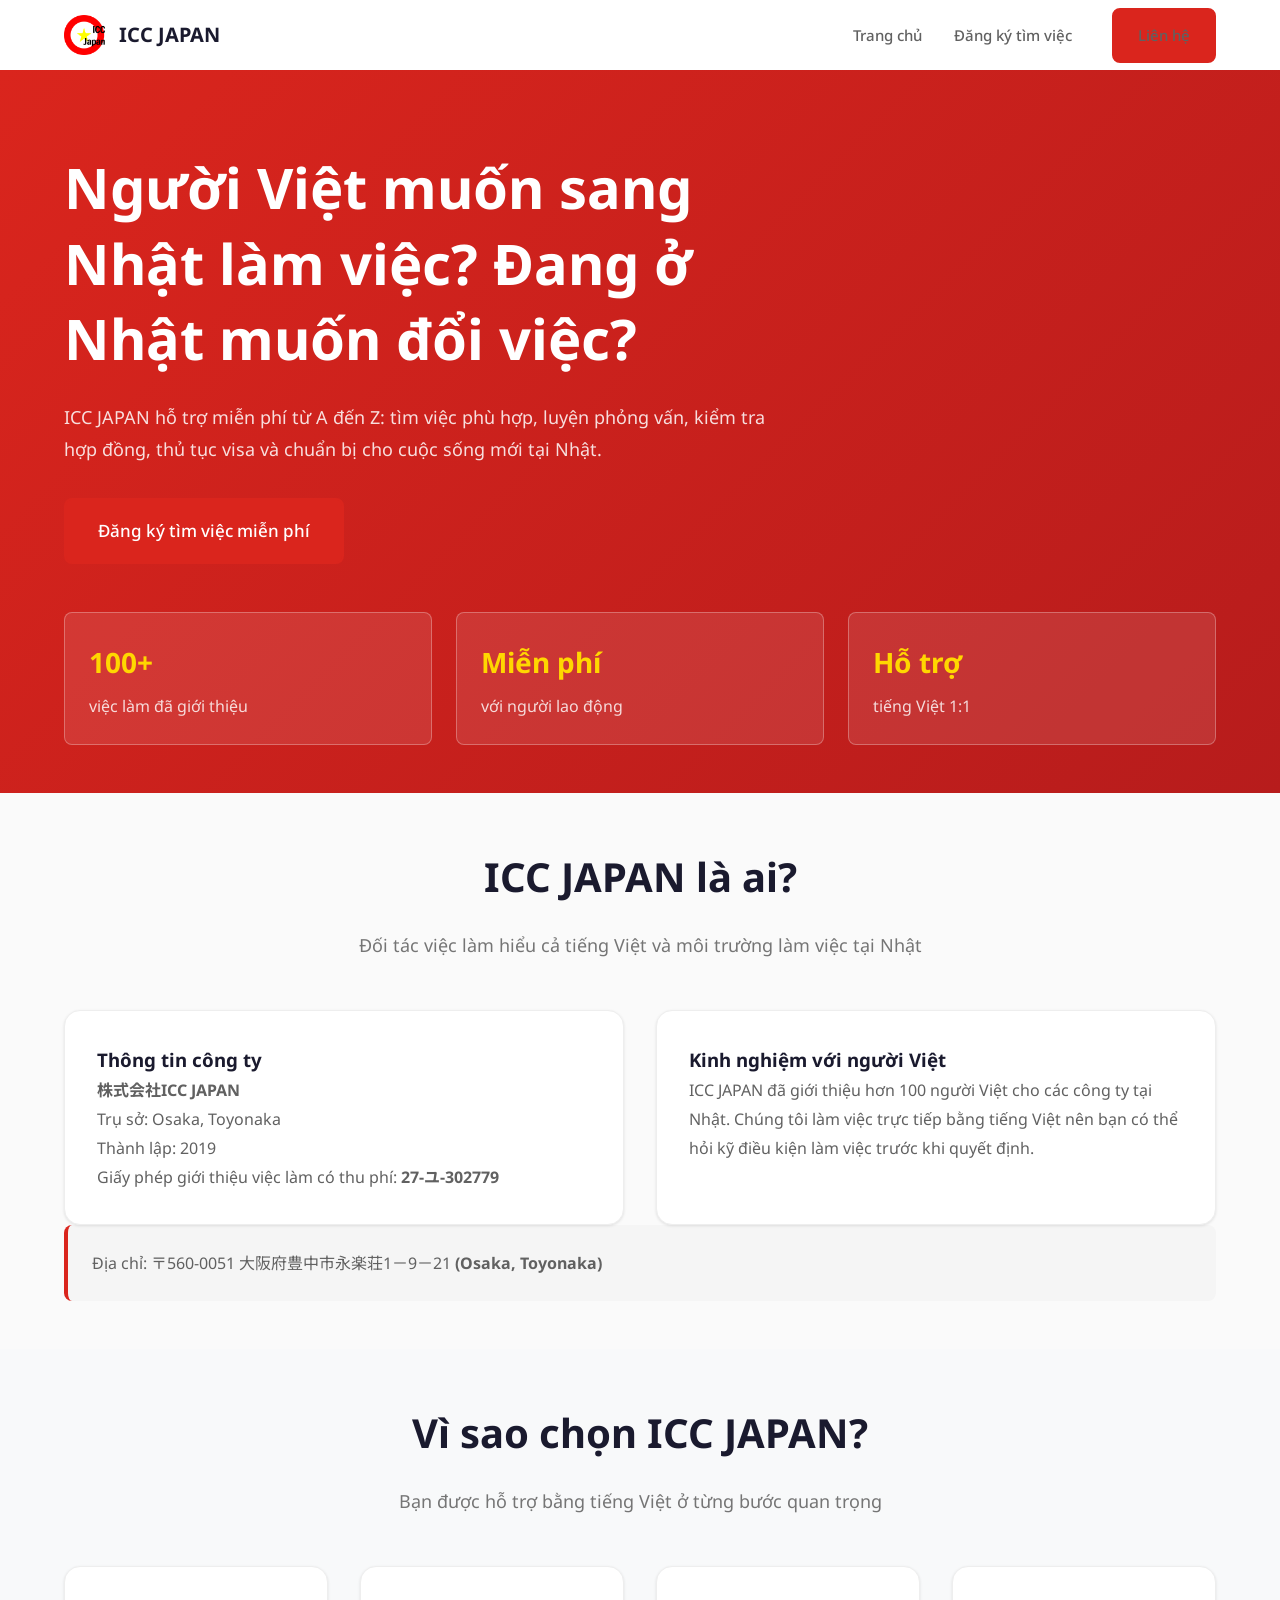
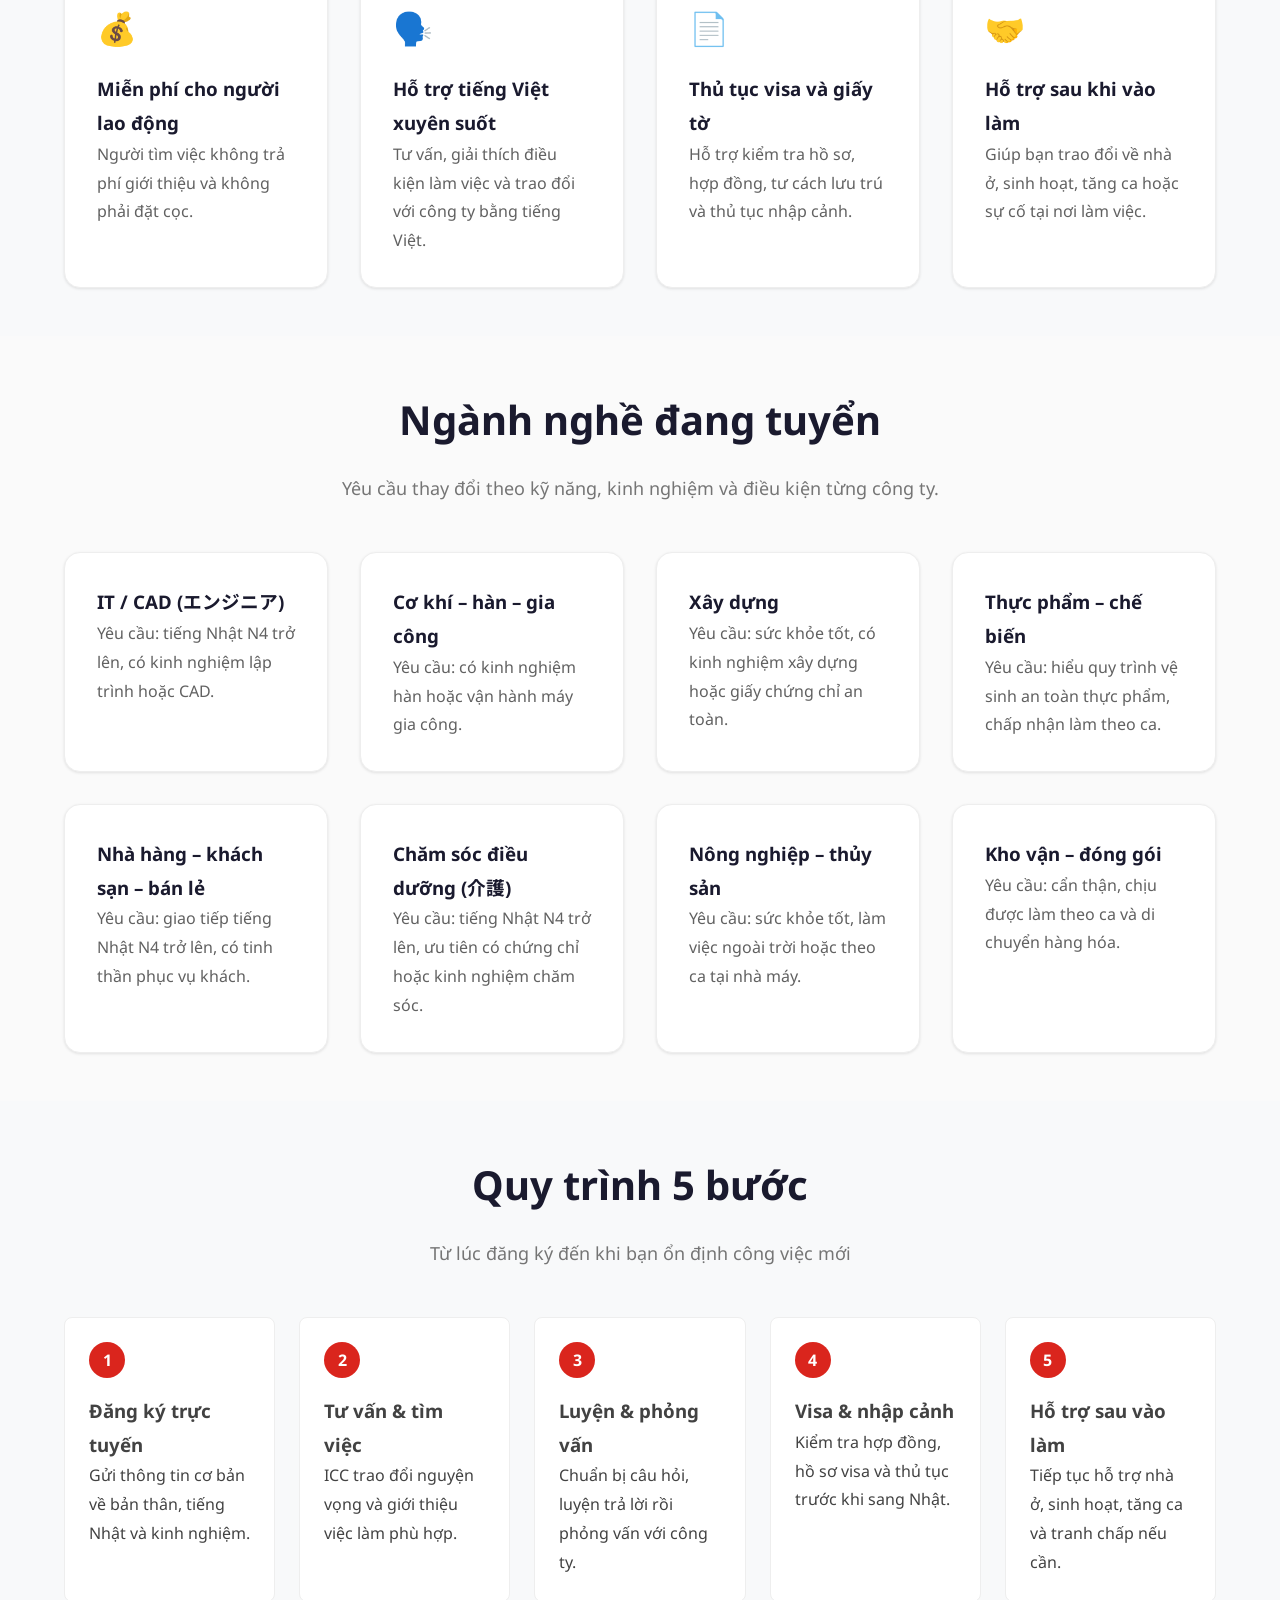
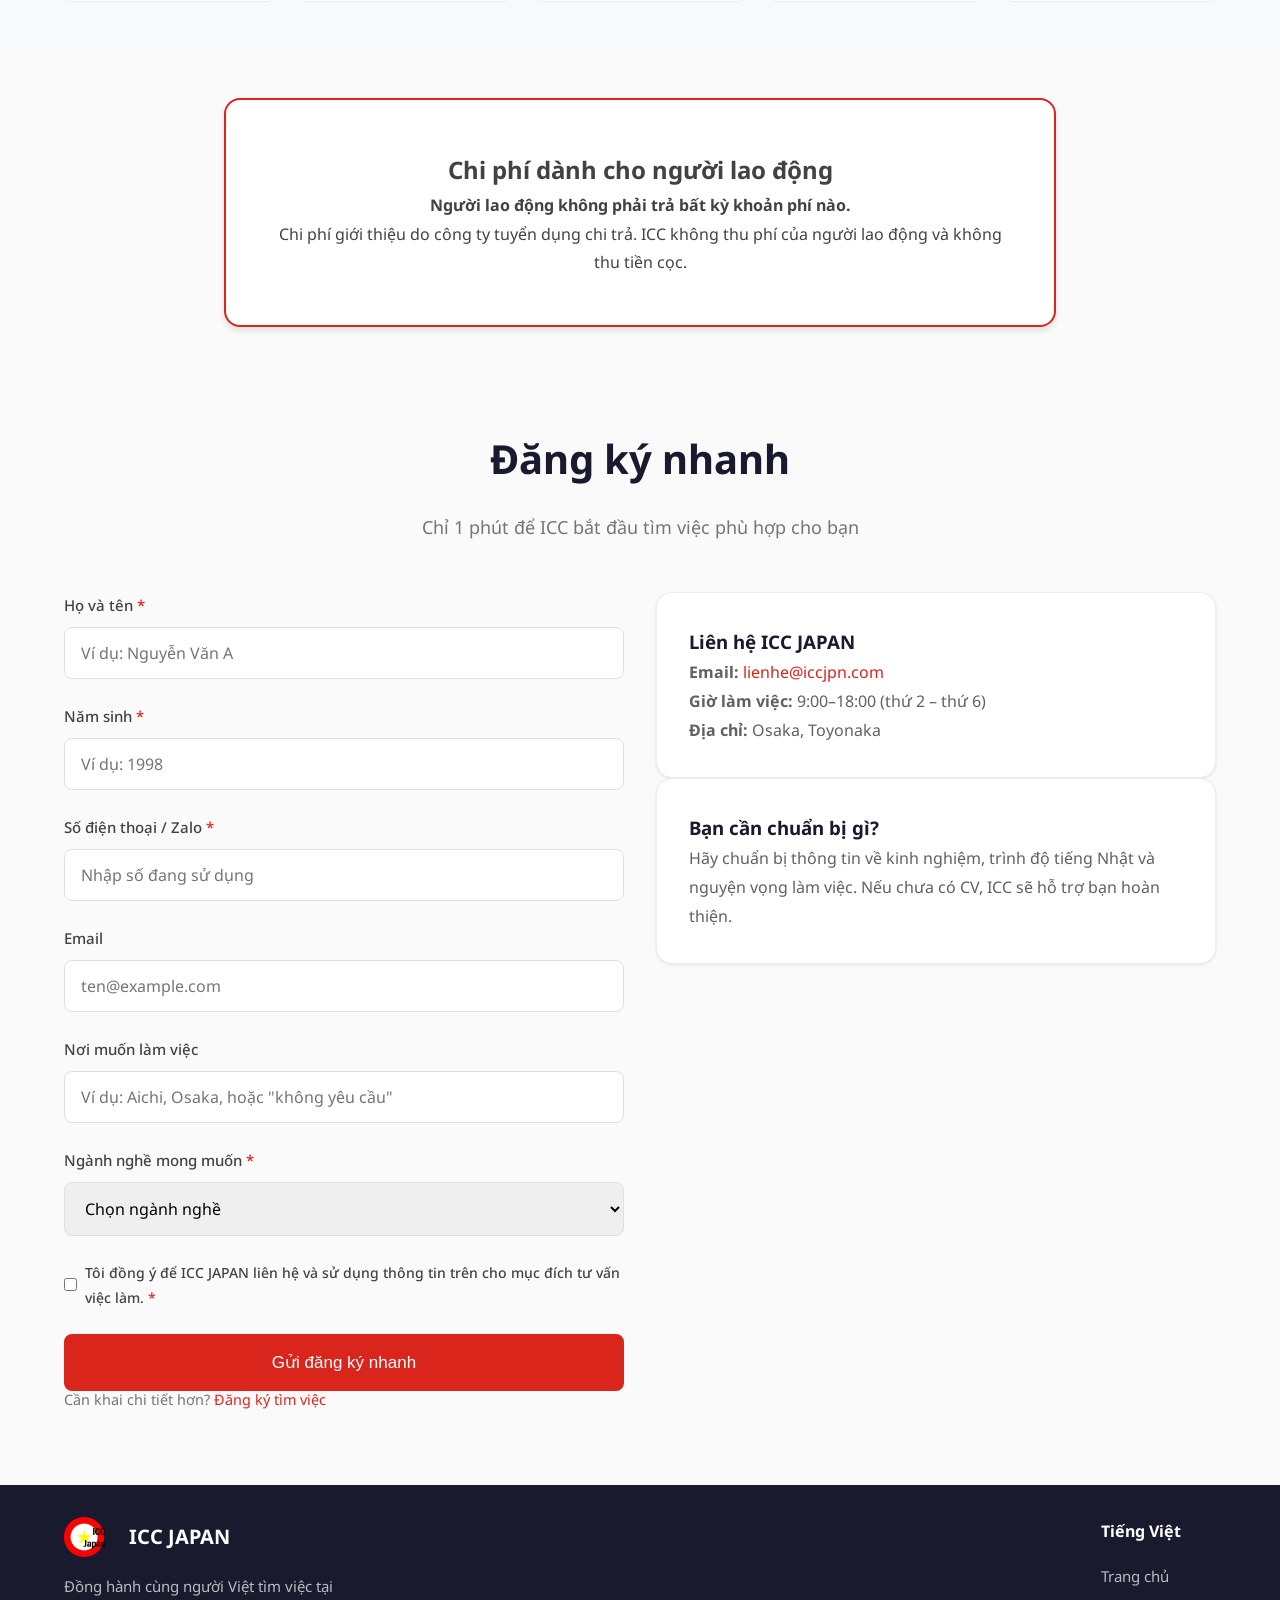
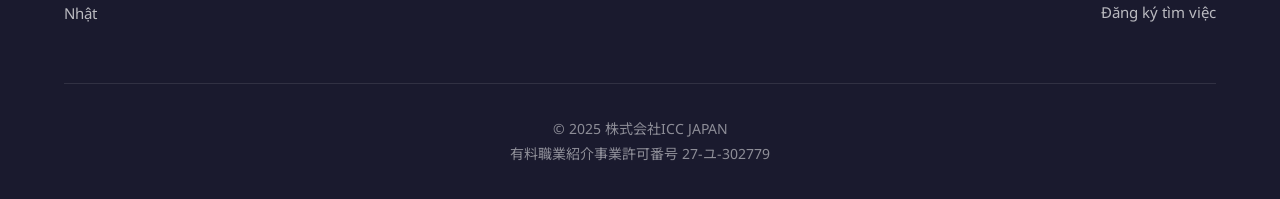
==== commit e36388d3: "feat(vi): revise Vietnamese section per owner — drop cross-links/salary, optional email, desired_loc" ====
--- a/vi/index.html
+++ b/vi/index.html
@@ -18,7 +18,7 @@
   <link rel="preconnect" href="https://fonts.googleapis.com">
   <link rel="preconnect" href="https://fonts.gstatic.com" crossorigin>
   <link href="https://fonts.googleapis.com/css2?family=Noto+Sans:wght@400;500;700&family=Noto+Sans+JP:wght@400;500;700&display=swap" rel="stylesheet">
-  <link rel="stylesheet" href="/css/style.css?v=20261014a">
+  <link rel="stylesheet" href="/css/style.css?v=20261014b">
   <script async src="https://www.googletagmanager.com/gtag/js?id=G-J0CHSYTLVM"></script>
   <script>
     window.dataLayer = window.dataLayer || [];
@@ -36,7 +36,6 @@
           <span class="logo-text">ICC JAPAN</span>
         </a>
         <div class="vi-header-actions">
-          <a class="vi-lang-switch" href="/">日本語</a>
           <button class="mobile-menu-btn" aria-label="Mở menu" id="mobileMenuBtn">
             <span></span>
             <span></span>
@@ -47,7 +46,6 @@
           <ul class="nav-list">
             <li><a href="/vi/" aria-current="page">Trang chủ</a></li>
             <li><a href="/vi/dang-ky">Đăng ký tìm việc</a></li>
-            <li><a href="/vi/danh-gia">Đánh giá công ty</a></li>
             <li><a href="/vi/#lien-he" class="btn btn-primary">Liên hệ</a></li>
           </ul>
         </nav>
@@ -62,7 +60,6 @@
         <p>ICC JAPAN hỗ trợ miễn phí từ A đến Z: tìm việc phù hợp, luyện phỏng vấn, kiểm tra hợp đồng, thủ tục visa và chuẩn bị cho cuộc sống mới tại Nhật.</p>
         <div class="vi-hero-cta">
           <a href="/vi/dang-ky" class="btn btn-primary btn-lg">Đăng ký tìm việc miễn phí</a>
-          <a href="/vi/danh-gia" class="btn btn-outline btn-lg">Xem đánh giá công ty</a>
         </div>
         <div class="vi-hero-stats">
           <div class="vi-hero-stat"><strong>100+</strong><span>việc làm đã giới thiệu</span></div>
@@ -111,17 +108,17 @@
       <div class="container">
         <div class="section-header">
           <h2 class="section-title">Ngành nghề đang tuyển</h2>
-          <p class="section-subtitle">Mức lương dưới đây chỉ mang tính tham khảo và thay đổi theo kỹ năng, kinh nghiệm, khu vực và điều kiện từng công ty.</p>
+          <p class="section-subtitle">Yêu cầu thay đổi theo kỹ năng, kinh nghiệm và điều kiện từng công ty.</p>
         </div>
         <div class="vi-grid-4">
-          <article class="vi-card"><h3>IT / CAD (エンジニア)</h3><p>Mức lương tham khảo: 220.000–450.000 yên/tháng.</p></article>
-          <article class="vi-card"><h3>Cơ khí – hàn – gia công</h3><p>Mức lương tham khảo: 180.000–280.000 yên/tháng.</p></article>
-          <article class="vi-card"><h3>Xây dựng</h3><p>Mức lương tham khảo: 180.000–280.000 yên/tháng.</p></article>
-          <article class="vi-card"><h3>Thực phẩm – chế biến</h3><p>Mức lương tham khảo: 160.000–220.000 yên/tháng.</p></article>
-          <article class="vi-card"><h3>Nhà hàng – khách sạn – bán lẻ</h3><p>Mức lương tham khảo: 160.000–230.000 yên/tháng.</p></article>
-          <article class="vi-card"><h3>Chăm sóc điều dưỡng (介護)</h3><p>Mức lương tham khảo: 170.000–250.000 yên/tháng.</p></article>
-          <article class="vi-card"><h3>Nông nghiệp – thủy sản</h3><p>Mức lương tham khảo: 150.000–210.000 yên/tháng.</p></article>
-          <article class="vi-card"><h3>Kho vận – đóng gói</h3><p>Mức lương tham khảo: 160.000–220.000 yên/tháng.</p></article>
+          <article class="vi-card"><h3>IT / CAD (エンジニア)</h3><p>Yêu cầu: tiếng Nhật N4 trở lên, có kinh nghiệm lập trình hoặc CAD.</p></article>
+          <article class="vi-card"><h3>Cơ khí – hàn – gia công</h3><p>Yêu cầu: có kinh nghiệm hàn hoặc vận hành máy gia công.</p></article>
+          <article class="vi-card"><h3>Xây dựng</h3><p>Yêu cầu: sức khỏe tốt, có kinh nghiệm xây dựng hoặc giấy chứng chỉ an toàn.</p></article>
+          <article class="vi-card"><h3>Thực phẩm – chế biến</h3><p>Yêu cầu: hiểu quy trình vệ sinh an toàn thực phẩm, chấp nhận làm theo ca.</p></article>
+          <article class="vi-card"><h3>Nhà hàng – khách sạn – bán lẻ</h3><p>Yêu cầu: giao tiếp tiếng Nhật N4 trở lên, có tinh thần phục vụ khách.</p></article>
+          <article class="vi-card"><h3>Chăm sóc điều dưỡng (介護)</h3><p>Yêu cầu: tiếng Nhật N4 trở lên, ưu tiên có chứng chỉ hoặc kinh nghiệm chăm sóc.</p></article>
+          <article class="vi-card"><h3>Nông nghiệp – thủy sản</h3><p>Yêu cầu: sức khỏe tốt, làm việc ngoài trời hoặc theo ca tại nhà máy.</p></article>
+          <article class="vi-card"><h3>Kho vận – đóng gói</h3><p>Yêu cầu: cẩn thận, chịu được làm theo ca và di chuyển hàng hóa.</p></article>
         </div>
       </div>
     </section>
@@ -153,20 +150,6 @@
       </div>
     </section>
 
-    <section class="vi-section vi-section-alt">
-      <div class="container">
-        <div class="section-header">
-          <h2 class="section-title">Đánh giá công ty</h2>
-          <p class="section-subtitle">Đọc trải nghiệm thật để chọn nơi làm việc phù hợp hơn</p>
-        </div>
-        <div class="vi-grid-2">
-          <article class="vi-card"><span class="vi-badge">Chuẩn bị ra mắt</span><h3>Thông tin công ty được kiểm tra</h3><p>ICC tổng hợp lương, giờ làm, nhà ở, tăng ca và hỗ trợ tiếng Nhật theo định dạng dễ so sánh.</p></article>
-          <article class="vi-card"><span class="vi-badge">Trải nghiệm thật</span><h3>Người Việt chia sẻ trực tiếp</h3><p>Cảm nhận về quản lý, môi trường, tăng ca và hỗ trợ sẽ được đăng sau khi ICC xác minh.</p></article>
-        </div>
-        <p class="vi-actions-center"><a class="btn btn-primary btn-lg" href="/vi/danh-gia">Xem tất cả đánh giá</a></p>
-      </div>
-    </section>
-
     <section class="vi-section" id="lien-he">
       <div class="container">
         <div class="section-header">
@@ -175,10 +158,12 @@
         </div>
         <div class="vi-grid-2">
           <div>
+            <!-- TODO(Toan): the Formspree form xqedlvnl delivers to thucao@iccjpn.com. To deliver the /vi forms to lienhe@iccjpn.com, change the recipient in the Formspree dashboard (or give Crow a new form ID and change the action here). -->
             <form class="contact-form vi-form" action="https://formspree.io/f/xqedlvnl" method="POST">
               <input type="hidden" name="_subject" value="【ICC JAPAN・VI】Đăng ký nhanh">
               <input type="hidden" name="_next" value="https://iccjpn.com/vi/cam-on?type=dang-ky">
               <input type="text" name="_gotcha" style="display:none">
+              <input type="hidden" name="send_to" value="lienhe@iccjpn.com">
               <div class="form-group">
                 <label for="full_name">Họ và tên <span class="required">*</span></label>
                 <input type="text" id="full_name" name="full_name" required placeholder="Ví dụ: Nguyễn Văn A">
@@ -192,8 +177,12 @@
                 <input type="tel" id="phone" name="phone" required placeholder="Nhập số đang sử dụng">
               </div>
               <div class="form-group">
-                <label for="email">Email <span class="required">*</span></label>
-                <input type="email" id="email" name="email" required placeholder="ten@example.com">
+                <label for="email">Email</label>
+                <input type="email" id="email" name="email" placeholder="ten@example.com">
+              </div>
+              <div class="form-group">
+                <label for="desired_location">Nơi muốn làm việc</label>
+                <input type="text" id="desired_location" name="desired_location" placeholder="Ví dụ: Aichi, Osaka, hoặc &quot;không yêu cầu&quot;">
               </div>
               <div class="form-group">
                 <label for="job_category">Ngành nghề mong muốn <span class="required">*</span></label>
@@ -220,7 +209,7 @@
           <div>
             <article class="vi-card">
               <h3>Liên hệ ICC JAPAN</h3>
-              <p><strong>Email:</strong> <a href="mailto:thucao@iccjpn.com">thucao@iccjpn.com</a><br><strong>Giờ làm việc:</strong> 9:00–18:00 (thứ 2 – thứ 6)<br><strong>Địa chỉ:</strong> Osaka, Toyonaka</p>
+              <p><strong>Email:</strong> <a href="mailto:lienhe@iccjpn.com">lienhe@iccjpn.com</a><br><strong>Giờ làm việc:</strong> 9:00–18:00 (thứ 2 – thứ 6)<br><strong>Địa chỉ:</strong> Osaka, Toyonaka</p>
             </article>
             <article class="vi-contact-card vi-card">
               <h3>Bạn cần chuẩn bị gì?</h3>
@@ -248,12 +237,7 @@
             <ul>
               <li><a href="/vi/">Trang chủ</a></li>
               <li><a href="/vi/dang-ky">Đăng ký tìm việc</a></li>
-              <li><a href="/vi/danh-gia">Đánh giá công ty</a></li>
             </ul>
-          </div>
-          <div class="footer-column">
-            <h4>Ngôn ngữ</h4>
-            <ul><li><a href="/">日本語</a></li></ul>
           </div>
         </div>
       </div>
@@ -264,6 +248,6 @@
     </div>
   </footer>
   <a href="#" class="back-to-top" id="backToTop" aria-label="Lên đầu trang">↑</a>
-  <script src="/js/main.js?v=20261014a" defer></script>
+  <script src="/js/main.js?v=20261014b" defer></script>
 </body>
 </html>
--- a/css/style.css
+++ b/css/style.css
@@ -1770,22 +1770,14 @@
 }
 
 .vi-grid-2,
-.vi-grid-3,
 .vi-grid-4,
 .vi-hero-stats,
-.vi-form-grid,
-.vi-company-meta,
-.vi-review-scores {
+.vi-form-grid {
     display: grid;
 }
 
 .vi-grid-2 {
     grid-template-columns: repeat(2, 1fr);
-    gap: var(--spacing-lg);
-}
-
-.vi-grid-3 {
-    grid-template-columns: repeat(3, 1fr);
     gap: var(--spacing-lg);
 }
 
@@ -1814,27 +1806,6 @@
 .vi-card-icon {
     margin-bottom: var(--spacing-sm);
     font-size: 2rem;
-}
-
-.vi-badge,
-.vi-badge-muted {
-    display: inline-flex;
-    align-items: center;
-    margin-bottom: var(--spacing-sm);
-    padding: 0.25rem 0.65rem;
-    border-radius: var(--radius-full);
-    font-size: 0.75rem;
-    font-weight: 700;
-}
-
-.vi-badge {
-    color: var(--color-primary);
-    background: rgba(218, 37, 29, 0.08);
-}
-
-.vi-badge-muted {
-    color: var(--color-gray-700);
-    background: var(--color-gray-100);
 }
 
 .vi-note {
@@ -1923,11 +1894,6 @@
     font-size: 0.9rem;
 }
 
-.vi-actions-center {
-    margin-top: var(--spacing-lg);
-    text-align: center;
-}
-
 .vi-contact-card + .vi-contact-card {
     margin-top: var(--spacing-md);
 }
@@ -1962,36 +1928,113 @@
     font-size: 0.9rem;
 }
 
-.vi-filter-bar {
+.vi-map-wrap {
+    position: relative;
+    max-width: 560px;
+    margin: 0 auto;
+}
+
+.vi-map-img {
+    width: 100%;
+    height: auto;
+    display: block;
+}
+
+.vi-map-markers {
+    position: absolute;
+    inset: 0;
+}
+
+.vi-marker {
+    position: absolute;
+    width: 14px;
+    height: 14px;
+    margin: -7px 0 0 -7px;
+    border-radius: 50%;
+    border: 2px solid #fff;
+    box-shadow: 0 1px 4px rgba(0, 0, 0, .35);
+    cursor: pointer;
+    padding: 0;
+}
+
+.vi-marker--good {
+    background: var(--color-primary);
+}
+
+.vi-marker--bad {
+    background: #111;
+}
+
+.vi-map-popup {
+    position: absolute;
+    top: var(--spacing-sm);
+    right: var(--spacing-sm);
+    z-index: 5;
+    width: 220px;
+    padding: var(--spacing-sm);
+    background: var(--color-white);
+    border-radius: var(--radius-md);
+    box-shadow: var(--shadow-md);
+    font-size: 0.85rem;
+    display: none;
+}
+
+.vi-map-popup.is-open {
+    display: block;
+}
+
+.vi-map-popup h3 {
+    margin-bottom: 0.3rem;
+    color: var(--color-dark);
+    font-size: 0.95rem;
+}
+
+.vi-map-popup p {
+    margin-bottom: 0.3rem;
+    color: var(--color-gray-700);
+}
+
+.vi-map-note {
+    margin-top: var(--spacing-sm);
+    text-align: center;
+    color: var(--color-gray-600);
+    font-size: 0.85rem;
+}
+
+.vi-legend {
     display: flex;
     flex-wrap: wrap;
-    gap: var(--spacing-sm);
-    margin-bottom: var(--spacing-lg);
-}
-
-.vi-filter-bar select {
-    padding: 0.65rem 0.9rem;
-    border: 1px solid var(--color-gray-300);
-    border-radius: var(--radius-md);
-}
-
-.vi-filter-btn {
-    padding: 0.65rem 1rem;
+    gap: var(--spacing-md);
+}
+
+.vi-legend-item {
+    display: inline-flex;
+    align-items: center;
+    gap: 0.4rem;
     color: var(--color-gray-700);
-    background: var(--color-white);
-    border: 1px solid var(--color-gray-300);
-    border-radius: var(--radius-full);
-    cursor: pointer;
-}
-
-.vi-filter-btn.is-active {
-    color: var(--color-white);
-    border-color: var(--color-primary);
+}
+
+.vi-legend-dot {
+    display: inline-block;
+    width: 12px;
+    height: 12px;
+    border-radius: 50%;
+}
+
+.vi-legend-dot--good {
     background: var(--color-primary);
 }
 
-.vi-company-card {
-    margin-bottom: var(--spacing-lg);
+.vi-legend-dot--bad {
+    background: #111;
+}
+
+.vi-companies {
+    display: grid;
+    gap: var(--spacing-lg);
+}
+
+.vi-company {
     padding: var(--spacing-lg);
     background: var(--color-white);
     border: 1px solid var(--color-gray-200);
@@ -1999,113 +2042,41 @@
     box-shadow: var(--shadow-sm);
 }
 
-.vi-company-header {
-    display: flex;
-    flex-wrap: wrap;
+.vi-company h3 {
+    margin-bottom: 0.3rem;
+    color: var(--color-dark);
+}
+
+.vi-company-location {
+    margin-bottom: var(--spacing-sm);
+    color: var(--color-gray-600);
+    font-size: 0.9rem;
+}
+
+.vi-company-badge {
+    display: inline-flex;
     align-items: center;
-    justify-content: space-between;
-    gap: var(--spacing-sm);
-    margin-bottom: var(--spacing-md);
-}
-
-.vi-company-header h3 {
-    color: var(--color-dark);
-}
-
-.vi-company-meta {
-    grid-template-columns: repeat(3, 1fr);
-    gap: var(--spacing-sm);
-    margin-bottom: var(--spacing-lg);
-}
-
-.vi-company-meta div {
-    padding: var(--spacing-sm);
-    background: var(--bg-light);
-    border-radius: var(--radius-md);
-}
-
-.vi-company-meta strong {
-    display: block;
-    margin-bottom: 0.2rem;
+    margin-bottom: var(--spacing-sm);
+    padding: 0.25rem 0.65rem;
+    border-radius: var(--radius-full);
+    color: var(--color-white);
+    font-size: 0.75rem;
+    font-weight: 700;
+}
+
+.vi-company-badge--good {
+    background: var(--color-primary);
+}
+
+.vi-company-badge--bad {
+    background: #111;
+}
+
+.vi-company-note {
+    margin-top: var(--spacing-sm);
     color: var(--color-gray-600);
     font-size: 0.8rem;
-}
-
-.vi-company-meta span {
-    color: var(--color-dark);
-    font-weight: 500;
-}
-
-.vi-rating {
-    display: flex;
-    flex-wrap: wrap;
-    align-items: center;
-    gap: var(--spacing-xs);
-    color: var(--color-dark);
-    font-weight: 700;
-}
-
-.vi-rating-stars {
-    color: var(--color-accent);
-    letter-spacing: 0.1em;
-}
-
-.vi-review {
-    margin-bottom: var(--spacing-md);
-    padding: var(--spacing-md);
-    background: var(--bg-light);
-    border: 1px solid var(--color-gray-200);
-    border-radius: var(--radius-md);
-}
-
-.vi-review-head,
-.vi-rating {
-    display: flex;
-}
-
-.vi-review-head {
-    flex-wrap: wrap;
-    justify-content: space-between;
-    gap: var(--spacing-xs);
-    margin-bottom: var(--spacing-sm);
-}
-
-.vi-review-scores {
-    grid-template-columns: repeat(5, minmax(140px, 1fr));
-    gap: var(--spacing-xs);
-    margin-bottom: var(--spacing-sm);
-}
-
-.vi-review-scores div {
-    padding: 0.5rem;
-    background: var(--color-white);
-    border-radius: var(--radius-sm);
-    font-size: 0.85rem;
-}
-
-.vi-review-pros,
-.vi-review-cons {
-    margin-bottom: var(--spacing-xs);
-}
-
-.vi-review-pros strong {
-    color: var(--color-primary);
-}
-
-.vi-review-cons strong {
-    color: var(--color-gray-700);
-}
-
-.vi-lang-switch {
-    display: inline-flex;
-    align-items: center;
-    margin-right: var(--spacing-sm);
-    padding: 0.3rem 0.75rem;
-    border: 1px solid var(--color-gray-300);
-    border-radius: var(--radius-full);
-    font-size: 0.8rem;
-    font-weight: 500;
-    white-space: nowrap;
+    font-style: italic;
 }
 
 .vi-footer {
@@ -2138,11 +2109,8 @@
 }
 
 @media (max-width: 1024px) {
-    .vi-grid-3,
     .vi-grid-4,
-    .vi-steps,
-    .vi-company-meta,
-    .vi-review-scores {
+    .vi-steps {
         grid-template-columns: repeat(2, 1fr);
     }
 }
@@ -2155,28 +2123,20 @@
 
     .vi-hero-stats,
     .vi-grid-2,
-    .vi-grid-3,
     .vi-grid-4,
     .vi-form-grid,
-    .vi-steps,
-    .vi-company-meta,
-    .vi-review-scores {
+    .vi-steps {
         grid-template-columns: 1fr;
     }
 
     .vi-hero-cta,
-    .vi-hero-cta .btn,
-    .vi-filter-bar .btn {
+    .vi-hero-cta .btn {
         width: 100%;
     }
-}
-
-.vi-empty {
-    margin: var(--spacing-lg) 0;
-    padding: var(--spacing-md);
-    border: 1px dashed var(--color-gray-400);
-    border-radius: var(--radius-md);
-    background: var(--color-gray-100);
-    color: var(--color-gray-700);
-    text-align: center;
-}
+
+    .vi-map-popup {
+        position: static;
+        width: 100%;
+        margin-top: var(--spacing-sm);
+    }
+}
